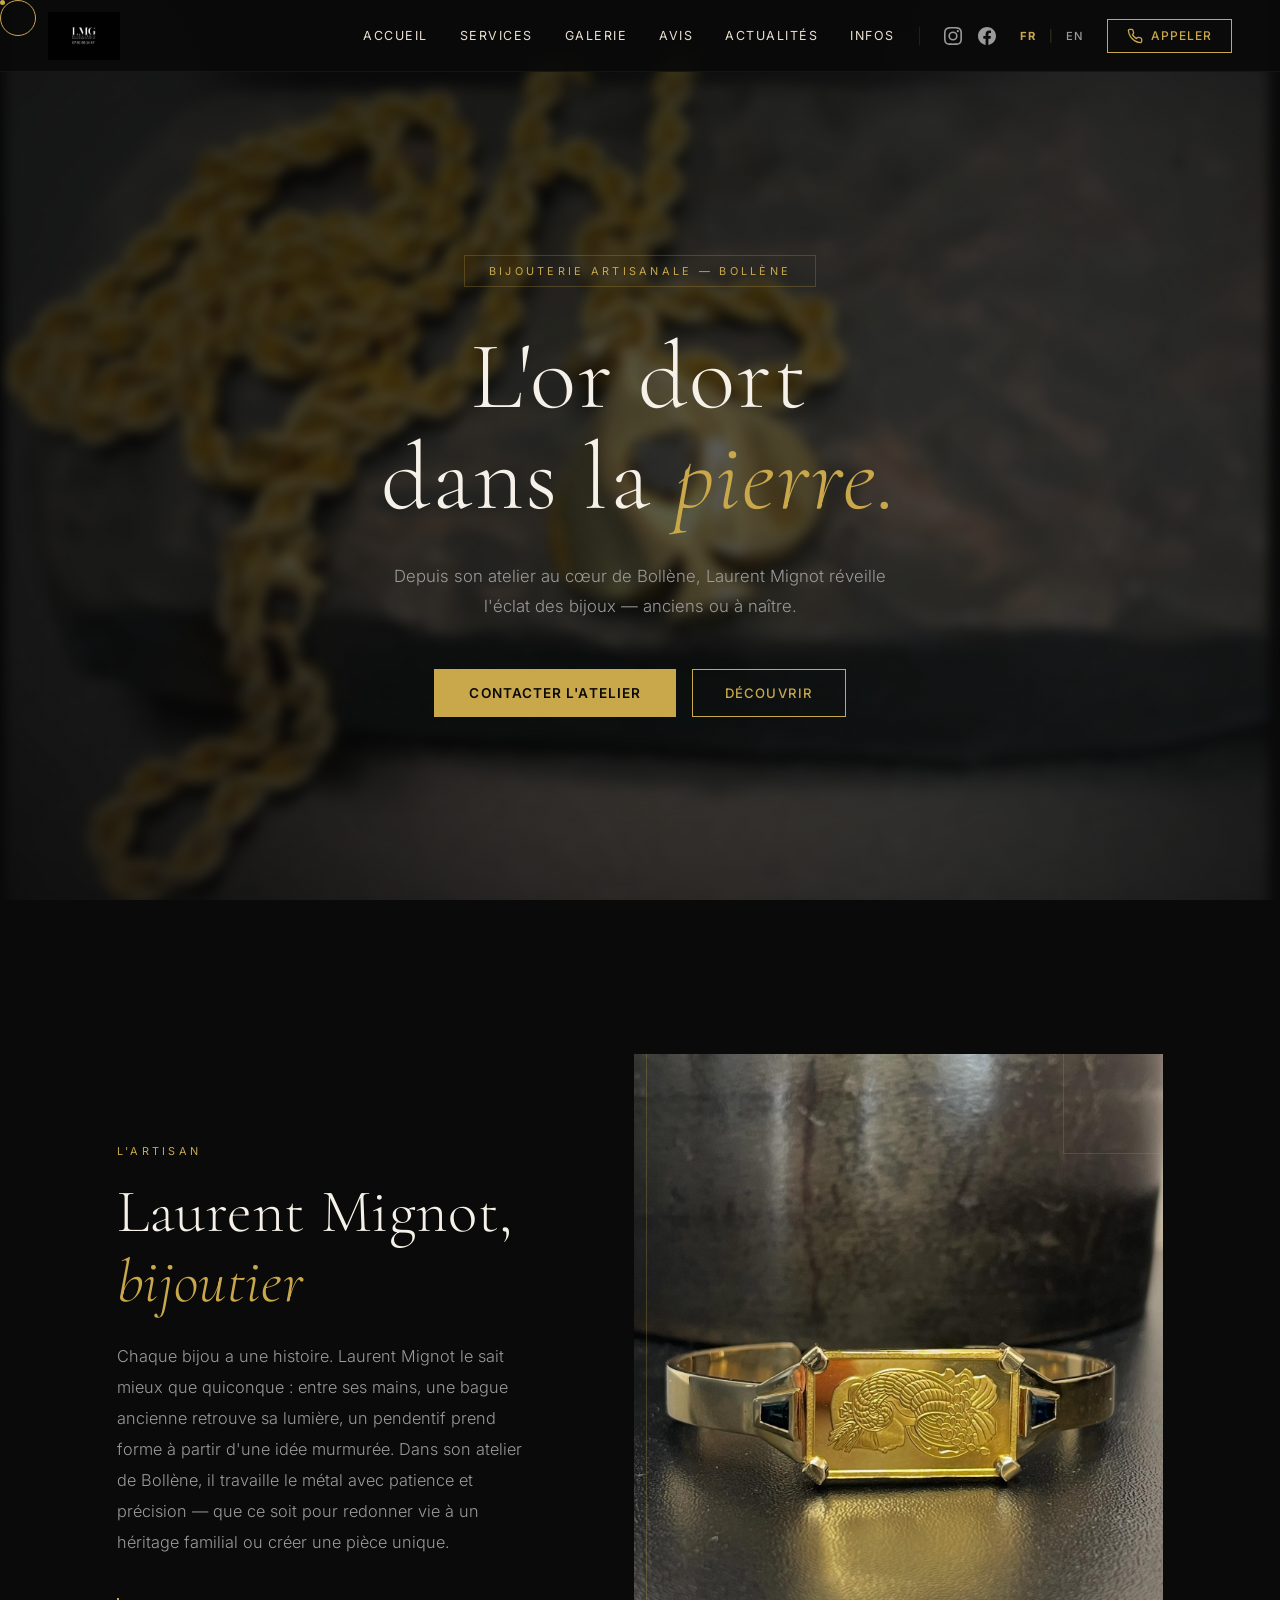
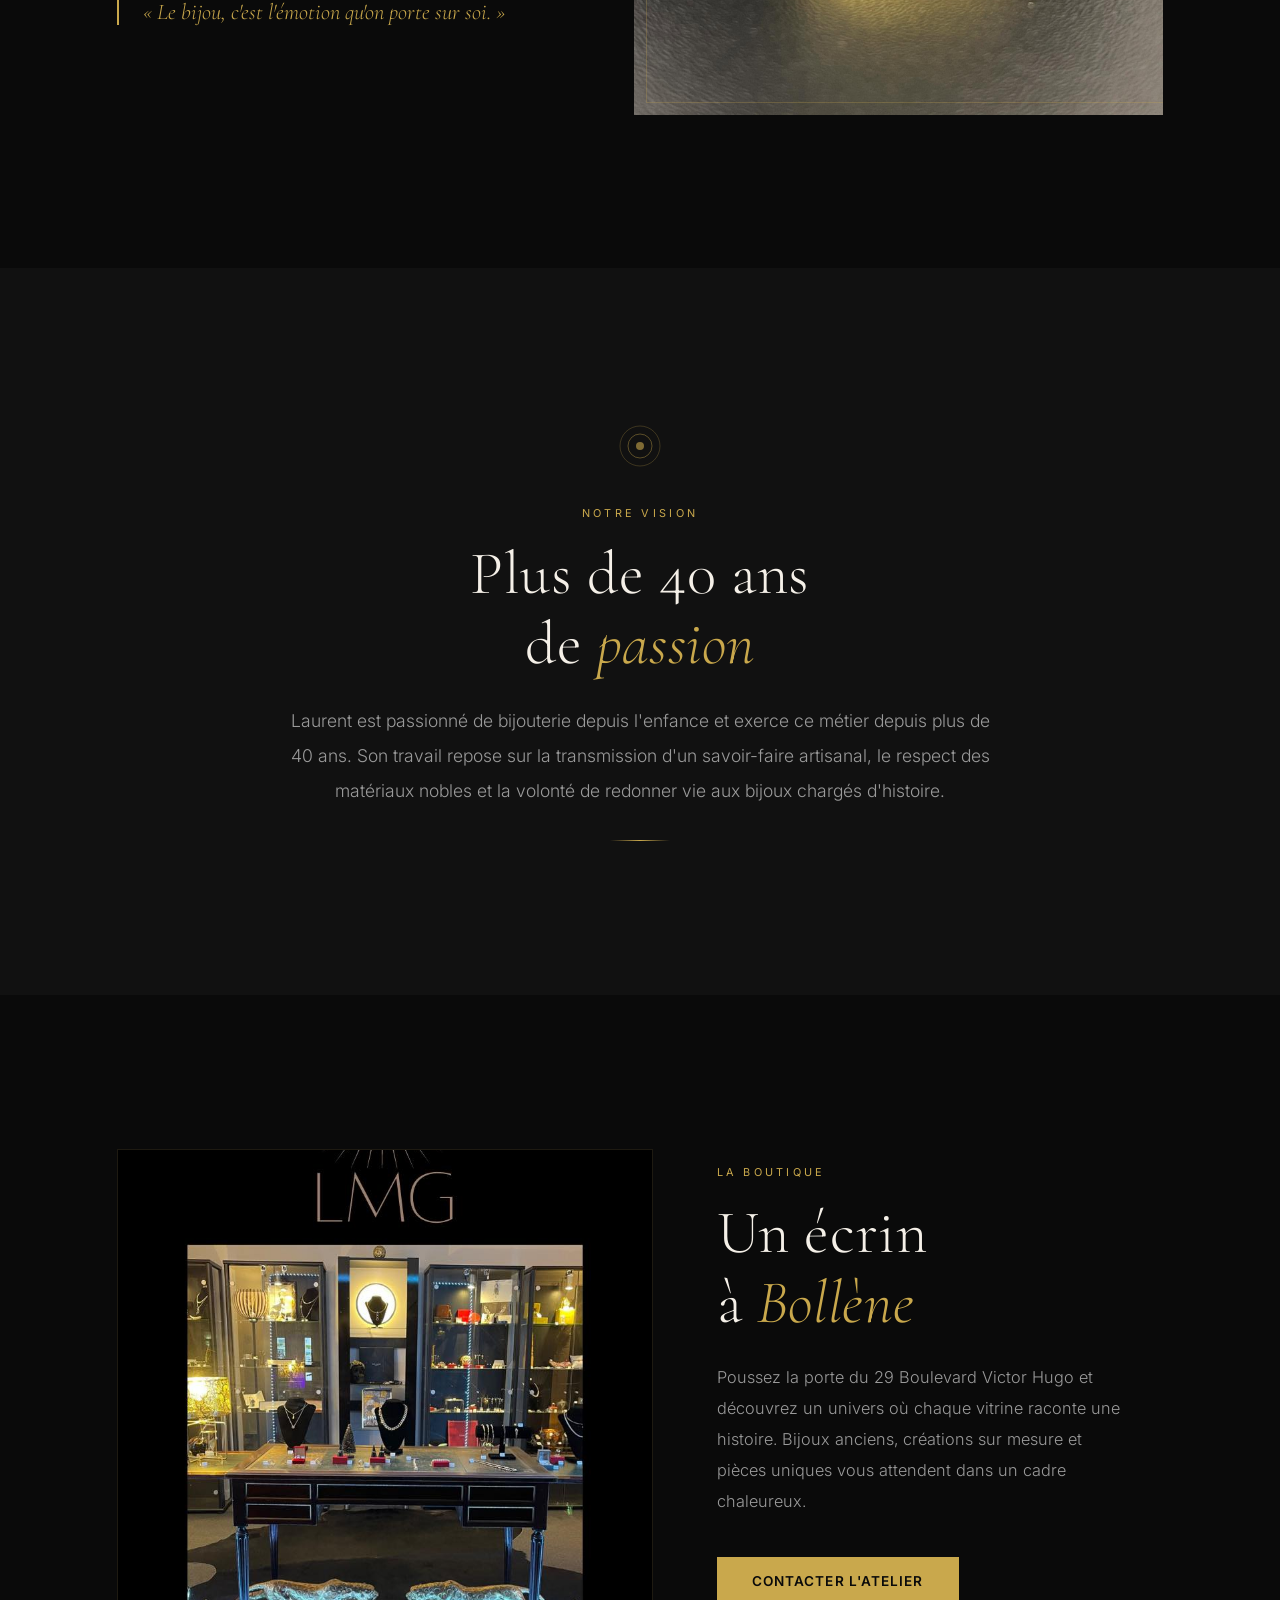
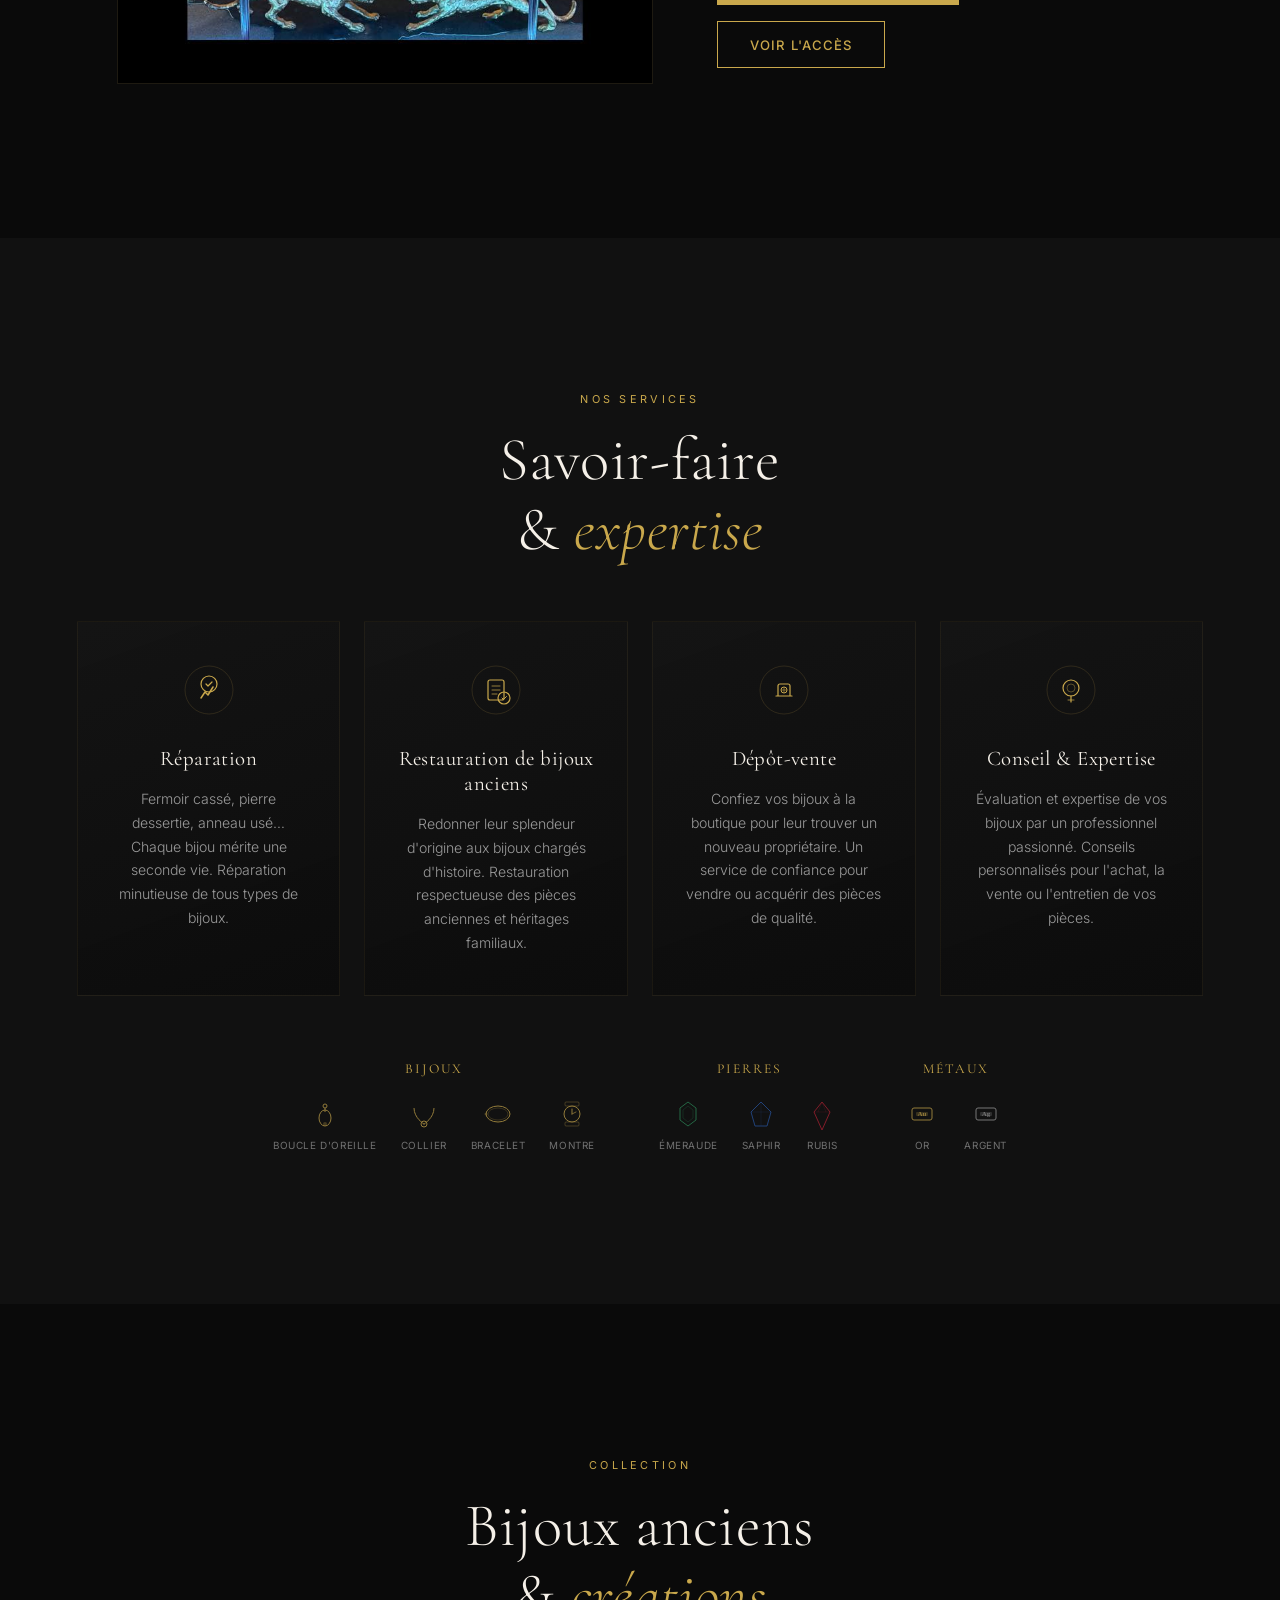
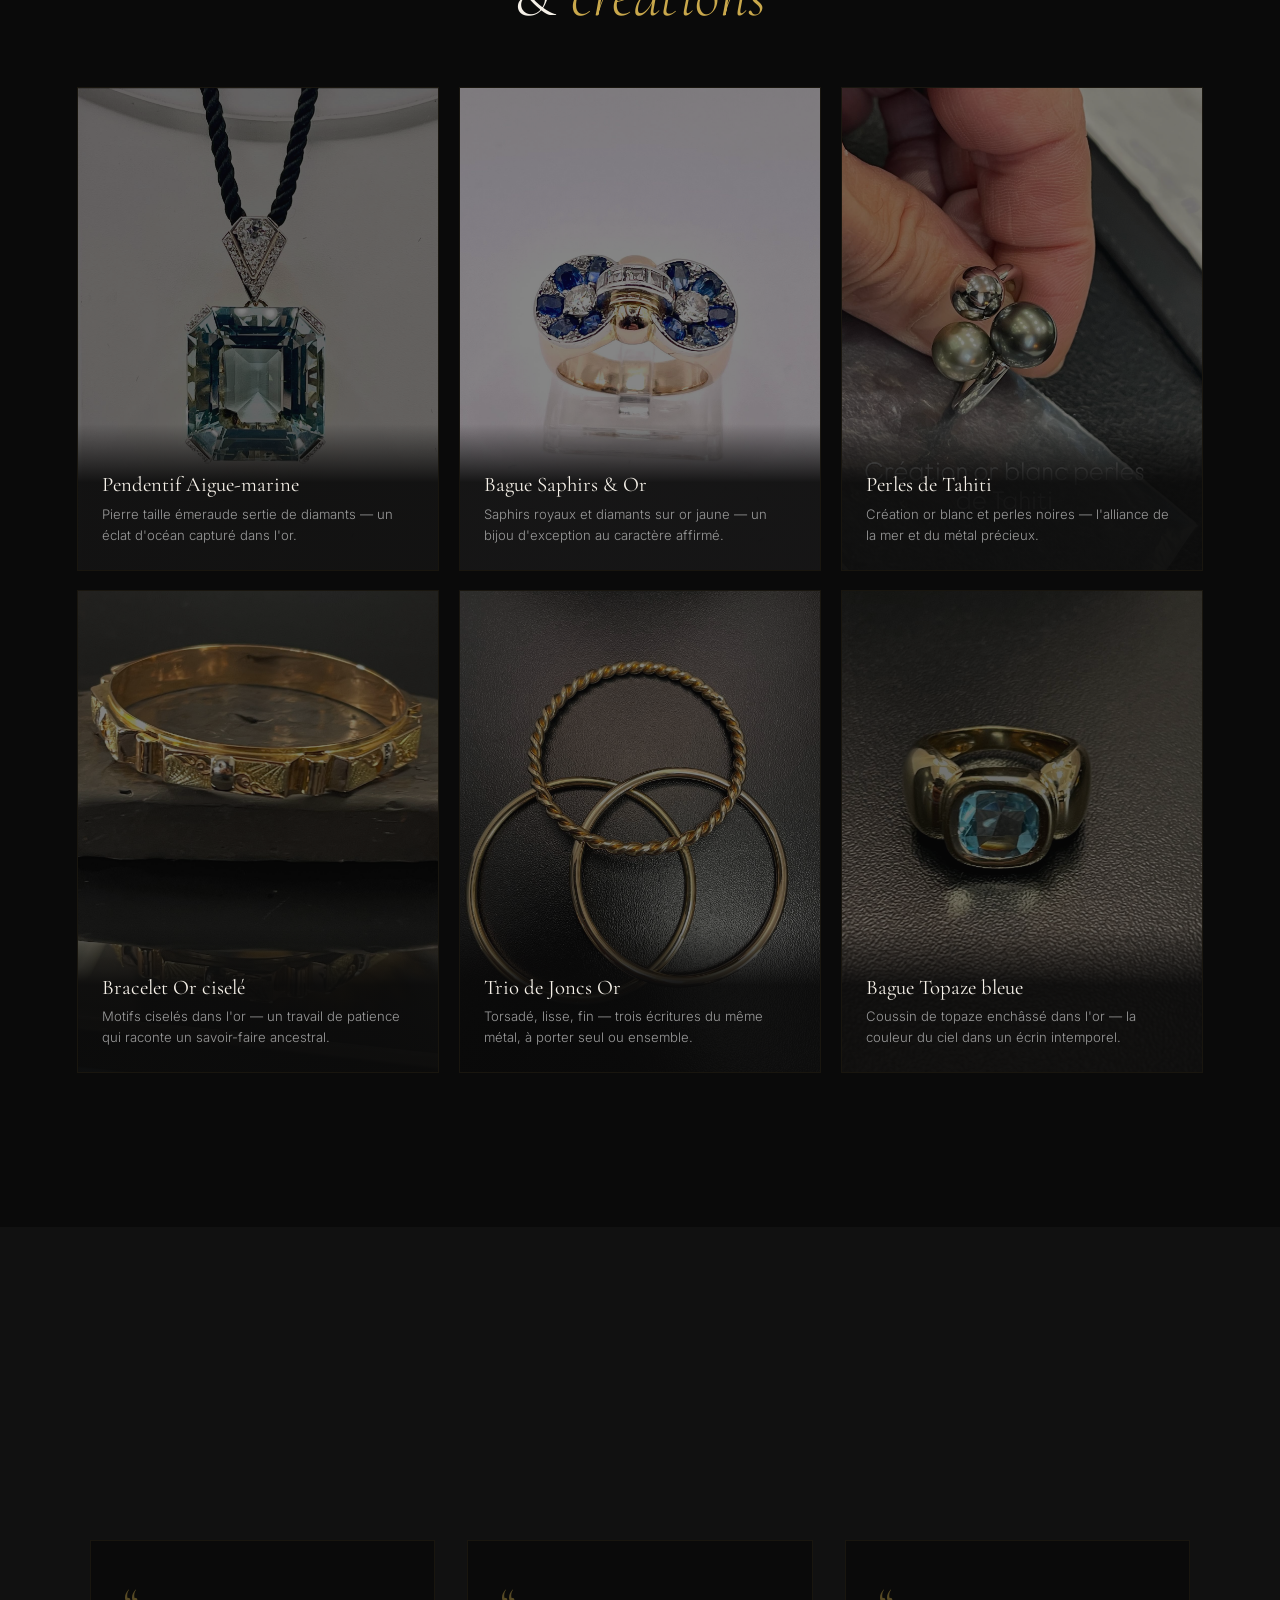
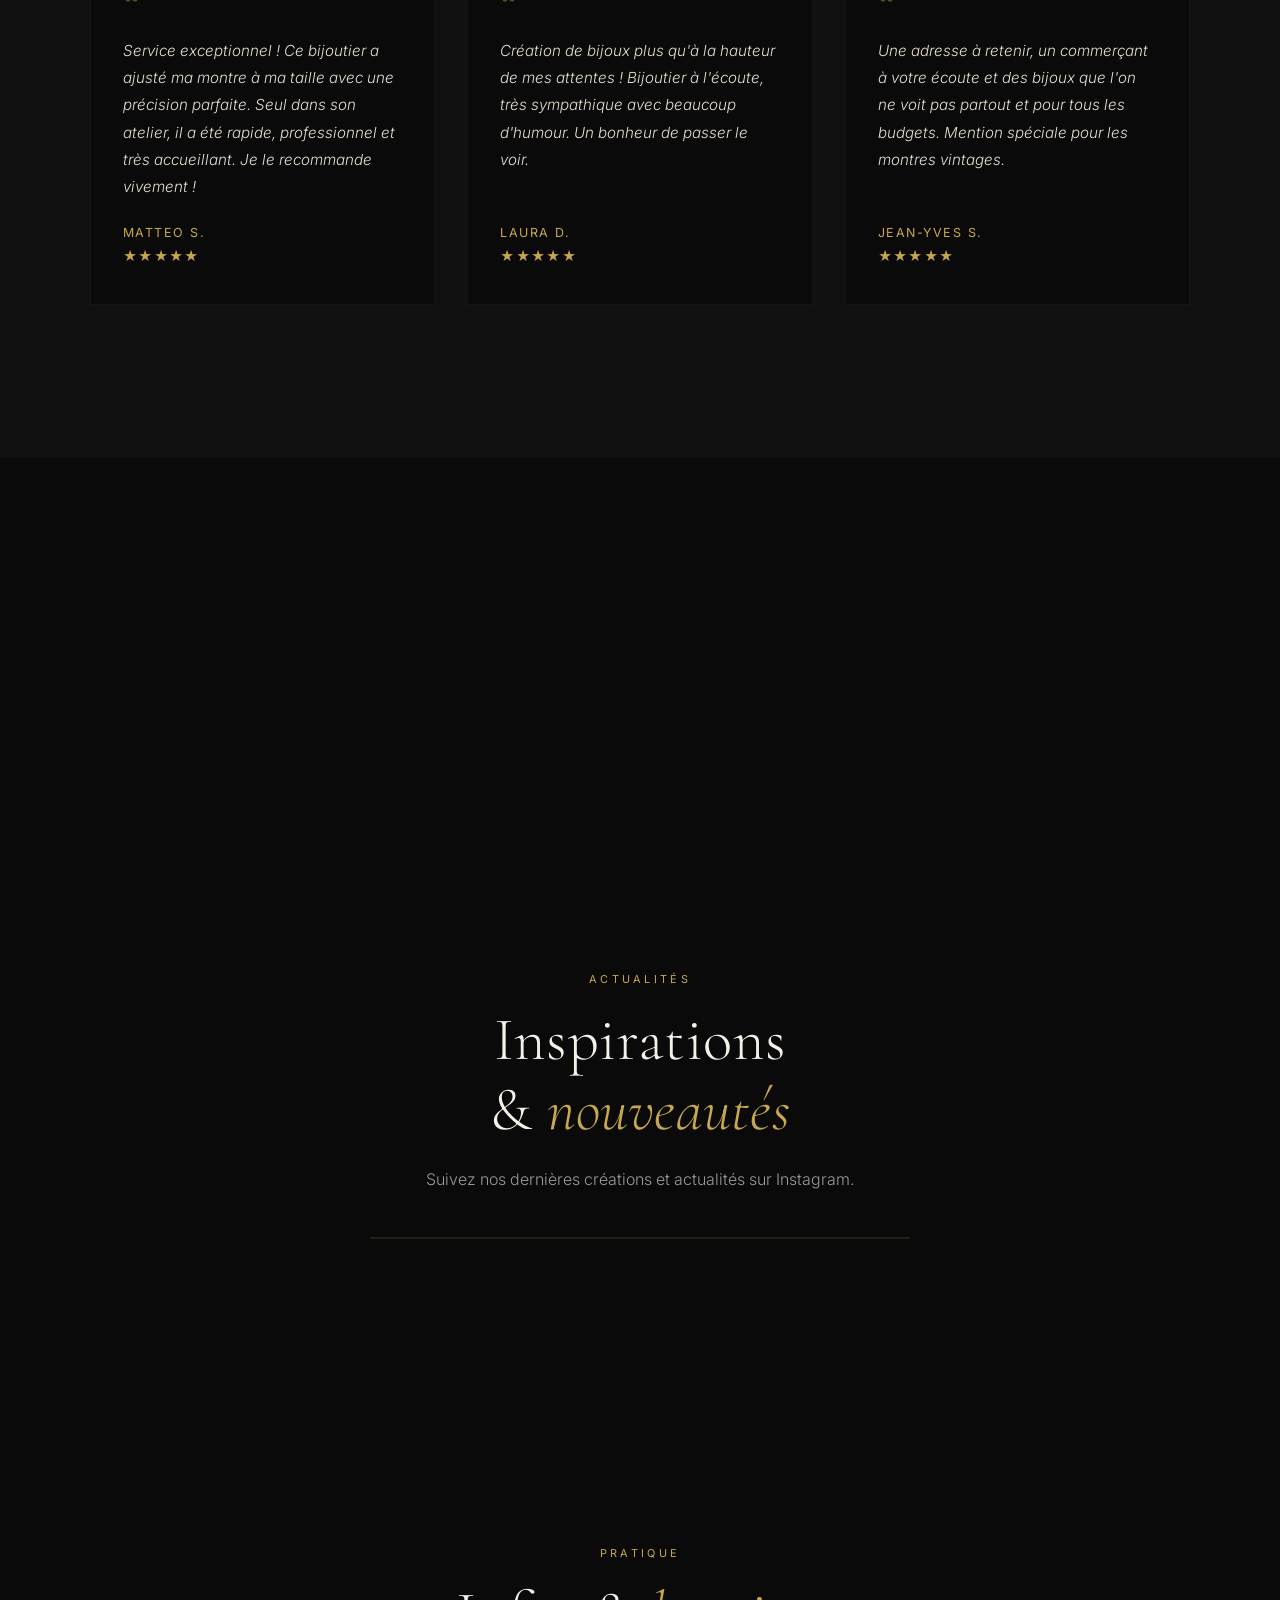
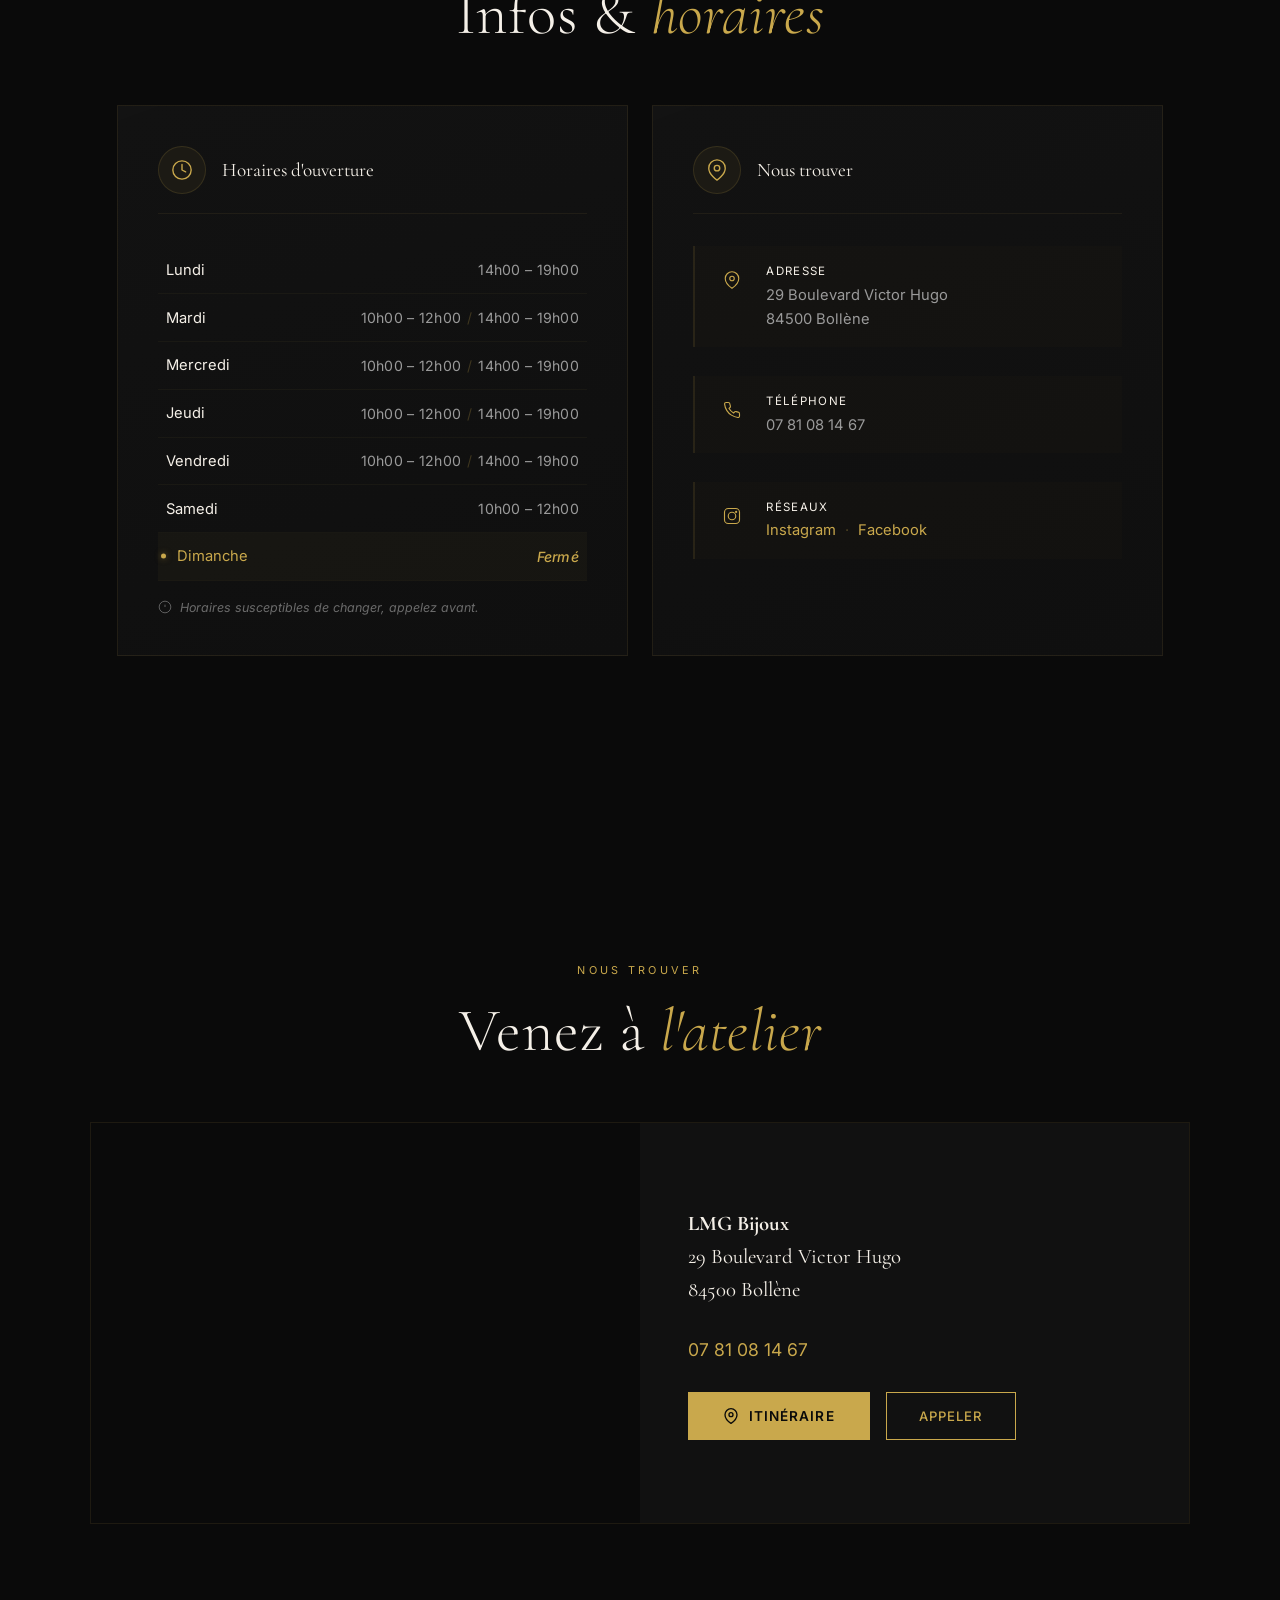
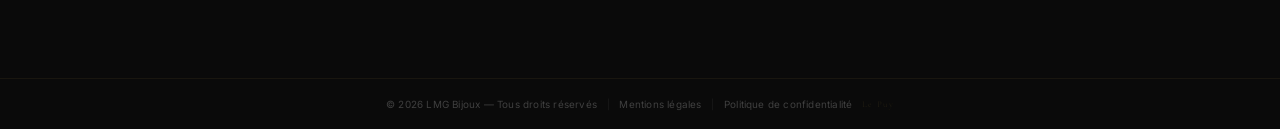
==== index.html @ 7eeb8f38 "Backend CMS éditable : admin Netlify Identity + git-proxy + données JSON bilingues FR/EN - admin/ : " ====
<!DOCTYPE html>
<html lang="fr">
<head>
  <meta charset="UTF-8">
  <meta name="viewport" content="width=device-width, initial-scale=1.0">
  <title>LMG Bijoux — Bijouterie artisanale à Bollène | Réparation, Restauration, Expertise</title>
  <meta name="description" content="LMG Bijoux, bijouterie artisanale à Bollène. Réparation, restauration de bijoux anciens, dépôt-vente et expertise. Laurent Mignot, artisan bijoutier depuis plus de 40 ans.">
  <meta name="theme-color" content="#0A0A0A">
  <meta property="og:title" content="LMG Bijoux — Bijouterie artisanale à Bollène">
  <meta property="og:description" content="Réparation, restauration de bijoux anciens, dépôt-vente et expertise par Laurent Mignot, artisan bijoutier.">
  <meta property="og:type" content="website">

  <!-- Favicon -->
  <link rel="icon" href="favicon.ico" sizes="48x48">
  <link rel="icon" type="image/svg+xml" href="assets/favicon.svg">
  <link rel="icon" type="image/png" sizes="32x32" href="assets/favicon-32x32.png">
  <link rel="icon" type="image/png" sizes="16x16" href="assets/favicon-16x16.png">
  <link rel="apple-touch-icon" sizes="180x180" href="assets/apple-touch-icon.png">

  <!-- Fonts -->
  <link rel="preconnect" href="https://fonts.googleapis.com">
  <link rel="preconnect" href="https://fonts.gstatic.com" crossorigin>
  <link href="https://fonts.googleapis.com/css2?family=Cormorant+Garamond:ital,wght@0,300;0,400;0,500;0,600;0,700;1,300;1,400;1,500;1,600&family=Inter:wght@300;400;500;600&display=swap" rel="stylesheet">

  <link rel="stylesheet" href="css/style.css">

  <!-- Schema.org LocalBusiness + JewelryStore -->
  <script type="application/ld+json">
  {
    "@context": "https://schema.org",
    "@type": ["LocalBusiness", "JewelryStore"],
    "name": "LMG Bijoux",
    "description": "Bijouterie artisanale à Bollène. Réparation, restauration de bijoux anciens, dépôt-vente et conseil expertise de bijoux.",
    "image": "assets/photo8.jpg",
    "telephone": "+33781081467",
    "address": {
      "@type": "PostalAddress",
      "streetAddress": "29 Boulevard Victor Hugo",
      "addressLocality": "Bollène",
      "postalCode": "84500",
      "addressCountry": "FR"
    },
    "geo": {
      "@type": "GeoCoordinates",
      "latitude": 44.2804,
      "longitude": 4.7489
    },
    "url": "https://lmgbijoux.fr",
    "sameAs": [
      "https://www.instagram.com/lmgbijoux/",
      "https://www.facebook.com/profile.php?id=100083582131883"
    ],
    "openingHoursSpecification": [
      { "@type": "OpeningHoursSpecification", "dayOfWeek": "Monday", "opens": "14:00", "closes": "19:00" },
      { "@type": "OpeningHoursSpecification", "dayOfWeek": "Tuesday", "opens": "10:00", "closes": "12:00" },
      { "@type": "OpeningHoursSpecification", "dayOfWeek": "Tuesday", "opens": "14:00", "closes": "19:00" },
      { "@type": "OpeningHoursSpecification", "dayOfWeek": "Wednesday", "opens": "10:00", "closes": "12:00" },
      { "@type": "OpeningHoursSpecification", "dayOfWeek": "Wednesday", "opens": "14:00", "closes": "19:00" },
      { "@type": "OpeningHoursSpecification", "dayOfWeek": "Thursday", "opens": "10:00", "closes": "12:00" },
      { "@type": "OpeningHoursSpecification", "dayOfWeek": "Thursday", "opens": "14:00", "closes": "19:00" },
      { "@type": "OpeningHoursSpecification", "dayOfWeek": "Friday", "opens": "10:00", "closes": "12:00" },
      { "@type": "OpeningHoursSpecification", "dayOfWeek": "Friday", "opens": "14:00", "closes": "19:00" },
      { "@type": "OpeningHoursSpecification", "dayOfWeek": "Saturday", "opens": "10:00", "closes": "12:00" }
    ],
    "priceRange": "€€",
    "hasOfferCatalog": {
      "@type": "OfferCatalog",
      "name": "Services bijouterie",
      "itemListElement": [
        {
          "@type": "Offer",
          "itemOffered": {
            "@type": "Service",
            "name": "Réparation de bijoux",
            "description": "Réparation de tous types de bijoux : fermoirs, sertissages, redimensionnement, soudure."
          }
        },
        {
          "@type": "Offer",
          "itemOffered": {
            "@type": "Service",
            "name": "Restauration de bijoux anciens",
            "description": "Restauration et remise en état de bijoux anciens et héritages familiaux."
          }
        },
        {
          "@type": "Offer",
          "itemOffered": {
            "@type": "Service",
            "name": "Expertise de bijoux",
            "description": "Conseil et expertise de bijoux, évaluation de pièces précieuses."
          }
        }
      ]
    }
  }
  </script>
</head>
<body>

  <!-- Loader -->
  <div class="loader" id="loader">
    <div class="loader__text" id="loaderText"></div>
  </div>

  <!-- Custom cursor -->
  <div class="cursor-ring" id="cursorRing" aria-hidden="true"></div>
  <div class="cursor-dot" id="cursorDot" aria-hidden="true"></div>

  <!-- ====== Navigation ====== -->
  <nav class="nav" id="nav" role="navigation" aria-label="Navigation principale">
    <a href="#" class="nav__logo">
      <img class="nav__logo-img" src="assets/logo1.png" alt="LMG Bijoux — Bijouterie Galvanoplastie à Bollène">
    </a>

    <div class="nav__links">
      <a href="#hero" class="nav__link" data-fr="Accueil" data-en="Home">Accueil</a>
      <a href="#services" class="nav__link" data-fr="Services" data-en="Services">Services</a>
      <a href="#creations" class="nav__link" data-fr="Galerie" data-en="Gallery">Galerie</a>
      <a href="#avis" class="nav__link" data-fr="Avis" data-en="Reviews">Avis</a>
      <a href="#instagram" class="nav__link" data-fr="Actualités" data-en="News">Actualités</a>
      <a href="#infos" class="nav__link" data-fr="Infos" data-en="Info">Infos</a>
    </div>

    <div class="nav__social">
      <a href="https://www.instagram.com/lmgbijoux/" target="_blank" rel="noopener noreferrer" aria-label="Instagram">
        <svg viewBox="0 0 24 24"><path d="M12 2.163c3.204 0 3.584.012 4.85.07 3.252.148 4.771 1.691 4.919 4.919.058 1.265.069 1.645.069 4.849 0 3.205-.012 3.584-.069 4.849-.149 3.225-1.664 4.771-4.919 4.919-1.266.058-1.644.07-4.85.07-3.204 0-3.584-.012-4.849-.07-3.26-.149-4.771-1.699-4.919-4.92-.058-1.265-.07-1.644-.07-4.849 0-3.204.013-3.583.07-4.849.149-3.227 1.664-4.771 4.919-4.919 1.266-.057 1.645-.069 4.849-.069zM12 0C8.741 0 8.333.014 7.053.072 2.695.272.273 2.69.073 7.052.014 8.333 0 8.741 0 12c0 3.259.014 3.668.072 4.948.2 4.358 2.618 6.78 6.98 6.98C8.333 23.986 8.741 24 12 24c3.259 0 3.668-.014 4.948-.072 4.354-.2 6.782-2.618 6.979-6.98.059-1.28.073-1.689.073-4.948 0-3.259-.014-3.667-.072-4.947-.196-4.354-2.617-6.78-6.979-6.98C15.668.014 15.259 0 12 0zm0 5.838a6.162 6.162 0 100 12.324 6.162 6.162 0 000-12.324zM12 16a4 4 0 110-8 4 4 0 010 8zm6.406-11.845a1.44 1.44 0 100 2.881 1.44 1.44 0 000-2.881z"/></svg>
      </a>
      <a href="https://www.facebook.com/profile.php?id=100083582131883" target="_blank" rel="noopener noreferrer" aria-label="Facebook">
        <svg viewBox="0 0 24 24"><path d="M24 12.073c0-6.627-5.373-12-12-12s-12 5.373-12 12c0 5.99 4.388 10.954 10.125 11.854v-8.385H7.078v-3.47h3.047V9.43c0-3.007 1.792-4.669 4.533-4.669 1.312 0 2.686.235 2.686.235v2.953H15.83c-1.491 0-1.956.925-1.956 1.874v2.25h3.328l-.532 3.47h-2.796v8.385C19.612 23.027 24 18.062 24 12.073z"/></svg>
      </a>
    </div>

    <!-- Language switcher -->
    <div class="nav__lang" id="langToggle" role="radiogroup" aria-label="Switch language">
      <button class="nav__lang-btn active" data-lang="fr">FR</button>
      <span class="nav__lang-sep">|</span>
      <button class="nav__lang-btn" data-lang="en">EN</button>
    </div>

    <button class="nav__cta cta-trigger">
      <svg width="16" height="16" viewBox="0 0 24 24" fill="none" stroke="currentColor" stroke-width="2" stroke-linecap="round" stroke-linejoin="round"><path d="M22 16.92v3a2 2 0 01-2.18 2 19.79 19.79 0 01-8.63-3.07 19.5 19.5 0 01-6-6 19.79 19.79 0 01-3.07-8.67A2 2 0 014.11 2h3a2 2 0 012 1.72c.127.96.361 1.903.7 2.81a2 2 0 01-.45 2.11L8.09 9.91a16 16 0 006 6l1.27-1.27a2 2 0 012.11-.45c.907.339 1.85.573 2.81.7A2 2 0 0122 16.92z"/></svg>
      <span data-fr="Appeler" data-en="Call">Appeler</span>
    </button>

    <!-- Burger mobile -->
    <button class="nav__burger" id="navBurger" aria-label="Ouvrir le menu" aria-expanded="false">
      <span></span><span></span><span></span>
    </button>
  </nav>

  <!-- Mobile menu -->
  <div class="nav__mobile" id="navMobile">
    <a href="#hero" class="nav__mobile-link" data-fr="Accueil" data-en="Home">Accueil</a>
    <a href="#services" class="nav__mobile-link" data-fr="Services" data-en="Services">Services</a>
    <a href="#creations" class="nav__mobile-link" data-fr="Galerie" data-en="Gallery">Galerie</a>
    <a href="#avis" class="nav__mobile-link" data-fr="Avis" data-en="Reviews">Avis</a>
    <a href="#instagram" class="nav__mobile-link" data-fr="Actualités" data-en="News">Actualités</a>
    <a href="#infos" class="nav__mobile-link" data-fr="Infos" data-en="Info">Infos</a>
    <div class="nav__mobile-social">
      <a href="https://www.instagram.com/lmgbijoux/" target="_blank" rel="noopener noreferrer" aria-label="Instagram">
        <svg viewBox="0 0 24 24"><path fill="currentColor" d="M12 2.163c3.204 0 3.584.012 4.85.07 3.252.148 4.771 1.691 4.919 4.919.058 1.265.069 1.645.069 4.849 0 3.205-.012 3.584-.069 4.849-.149 3.225-1.664 4.771-4.919 4.919-1.266.058-1.644.07-4.85.07-3.204 0-3.584-.012-4.849-.07-3.26-.149-4.771-1.699-4.919-4.92-.058-1.265-.07-1.644-.07-4.849 0-3.204.013-3.583.07-4.849.149-3.227 1.664-4.771 4.919-4.919 1.266-.057 1.645-.069 4.849-.069zM12 0C8.741 0 8.333.014 7.053.072 2.695.272.273 2.69.073 7.052.014 8.333 0 8.741 0 12c0 3.259.014 3.668.072 4.948.2 4.358 2.618 6.78 6.98 6.98C8.333 23.986 8.741 24 12 24c3.259 0 3.668-.014 4.948-.072 4.354-.2 6.782-2.618 6.979-6.98.059-1.28.073-1.689.073-4.948 0-3.259-.014-3.667-.072-4.947-.196-4.354-2.617-6.78-6.979-6.98C15.668.014 15.259 0 12 0zm0 5.838a6.162 6.162 0 100 12.324 6.162 6.162 0 000-12.324zM12 16a4 4 0 110-8 4 4 0 010 8zm6.406-11.845a1.44 1.44 0 100 2.881 1.44 1.44 0 000-2.881z"/></svg>
      </a>
      <a href="https://www.facebook.com/profile.php?id=100083582131883" target="_blank" rel="noopener noreferrer" aria-label="Facebook">
        <svg viewBox="0 0 24 24"><path fill="currentColor" d="M24 12.073c0-6.627-5.373-12-12-12s-12 5.373-12 12c0 5.99 4.388 10.954 10.125 11.854v-8.385H7.078v-3.47h3.047V9.43c0-3.007 1.792-4.669 4.533-4.669 1.312 0 2.686.235 2.686.235v2.953H15.83c-1.491 0-1.956.925-1.956 1.874v2.25h3.328l-.532 3.47h-2.796v8.385C19.612 23.027 24 18.062 24 12.073z"/></svg>
      </a>
    </div>
    <!-- Mobile language toggle -->
    <button class="nav__mobile-lang" id="langToggleMobile" aria-label="Switch language">
      <span>FR</span> / <span>EN</span>
    </button>
  </div>

  <!-- ====== CTA Overlay ====== -->
  <div class="cta-overlay" id="ctaOverlay" role="dialog" aria-label="Contactez-nous" aria-hidden="true">
    <button class="cta-overlay__close" id="ctaClose" aria-label="Fermer">&times;</button>
    <div class="cta-overlay__content">
      <p class="cta-overlay__label" data-fr="Appelez l'atelier" data-en="Call the workshop">Appelez l'atelier</p>
      <p class="cta-overlay__phone" id="ctaPhone">07 81 08 14 67</p>
      <div class="cta-overlay__actions">
        <button class="btn-outline" id="copyPhone" aria-label="Copier le numéro">
          <svg width="16" height="16" viewBox="0 0 24 24" fill="none" stroke="currentColor" stroke-width="2"><rect x="9" y="9" width="13" height="13" rx="2" ry="2"/><path d="M5 15H4a2 2 0 01-2-2V4a2 2 0 012-2h9a2 2 0 012 2v1"/></svg>
          <span data-fr="Copier le numéro" data-en="Copy number">Copier le numéro</span>
        </button>
        <a href="tel:0781081467" class="btn-outline" aria-label="Appeler">
          <svg width="16" height="16" viewBox="0 0 24 24" fill="none" stroke="currentColor" stroke-width="2" stroke-linecap="round" stroke-linejoin="round"><path d="M22 16.92v3a2 2 0 01-2.18 2 19.79 19.79 0 01-8.63-3.07 19.5 19.5 0 01-6-6 19.79 19.79 0 01-3.07-8.67A2 2 0 014.11 2h3a2 2 0 012 1.72c.127.96.361 1.903.7 2.81a2 2 0 01-.45 2.11L8.09 9.91a16 16 0 006 6l1.27-1.27a2 2 0 012.11-.45c.907.339 1.85.573 2.81.7A2 2 0 0122 16.92z"/></svg>
          <span data-fr="Appeler" data-en="Call">Appeler</span>
        </a>
      </div>
    </div>
  </div>

  <!-- ====== Mobile Sticky CTA ====== -->
  <div class="mobile-cta">
    <button class="btn-cta cta-trigger" aria-label="Contacter l'atelier">
      <span data-fr="Contacter l'atelier" data-en="Contact the workshop">Contacter l'atelier</span>
    </button>
  </div>

  <!-- ====== HERO ====== -->
  <section class="hero" id="hero">
    <div class="hero__bg">
      <img class="hero__img parallax-el" data-parallax-speed="0.08" src="assets/photo8.jpg" alt="Pendentif pique en or avec diamant noir — création LMG Bijoux" loading="eager">
    </div>
    <div class="hero__overlay"></div>

    <div class="hero__content">
      <span class="hero__tag" data-fr="Bijouterie artisanale — Bollène" data-en="Artisan Jewellery — Bollène">Bijouterie artisanale — Bollène</span>
      <h1 class="hero__title" data-fr="L'or dort<br>dans la <em>pierre.</em>" data-en="Gold sleeps<br>within the <em>stone.</em>">L'or dort<br>dans la <em>pierre.</em></h1>
      <p class="hero__sub" data-fr="Depuis son atelier au cœur de Bollène, Laurent Mignot réveille l'éclat des bijoux — anciens ou à naître." data-en="From his workshop in the heart of Bollène, Laurent Mignot revives the brilliance of jewellery — antique or yet to be born.">Depuis son atelier au cœur de Bollène, Laurent Mignot réveille l'éclat des bijoux — anciens ou à naître.</p>
      <div class="hero__cta">
        <button class="btn-cta cta-trigger" data-fr="Contacter l'atelier" data-en="Contact the workshop">Contacter l'atelier</button>
        <a href="#creations" class="btn-outline" data-fr="Découvrir" data-en="Discover">Découvrir</a>
      </div>
    </div>

  </section>

  <!-- ====== ARTISAN ====== -->
  <section class="artisan" id="artisan">
    <div class="artisan__text reveal-left">
      <span class="section-tag" data-fr="L'artisan" data-en="The craftsman">L'artisan</span>
      <h2 class="section-title" data-fr="Laurent Mignot,<br><em>bijoutier</em>" data-en="Laurent Mignot,<br><em>jeweller</em>">Laurent Mignot,<br><em>bijoutier</em></h2>
      <p class="artisan__desc" data-fr="Chaque bijou a une histoire. Laurent Mignot le sait mieux que quiconque : entre ses mains, une bague ancienne retrouve sa lumière, un pendentif prend forme à partir d'une idée murmurée. Dans son atelier de Bollène, il travaille le métal avec patience et précision — que ce soit pour redonner vie à un héritage familial ou créer une pièce unique." data-en="Every piece of jewellery tells a story. Laurent Mignot knows this better than anyone: in his hands, an antique ring finds its light again, a pendant takes shape from a whispered idea. In his Bollène workshop, he works metal with patience and precision — whether reviving a family heirloom or creating a unique piece.">
        Chaque bijou a une histoire. Laurent Mignot le sait mieux que quiconque : entre ses mains, une bague ancienne retrouve sa lumière, un pendentif prend forme à partir d'une idée murmurée. Dans son atelier de Bollène, il travaille le métal avec patience et précision — que ce soit pour redonner vie à un héritage familial ou créer une pièce unique.
      </p>
      <p class="artisan__detail" data-fr="« Le bijou, c'est l'émotion qu'on porte sur soi. »" data-en="&quot;A jewel is the emotion you wear.&quot;">« Le bijou, c'est l'émotion qu'on porte sur soi. »</p>
    </div>
    <div class="artisan__image reveal-right">
      <div class="artisan__visual">
        <img class="artisan__photo" src="assets/photo5.jpg" alt="Bracelet or gravé avec lingot et saphirs — création artisanale LMG Bijoux" loading="lazy" style="object-position: center 45%;">
        <div class="artisan__photo-border" aria-hidden="true"></div>
      </div>
    </div>
  </section>

  <!-- ====== VISION / HISTOIRE ====== -->
  <section class="vision" id="vision">
    <div class="vision__inner reveal">
      <div class="vision__icon" aria-hidden="true">
        <svg width="48" height="48" viewBox="0 0 48 48" fill="none">
          <circle cx="24" cy="24" r="20" stroke="#C9A84C" stroke-width="0.8" opacity="0.3"/>
          <circle cx="24" cy="24" r="12" stroke="#C9A84C" stroke-width="0.8" opacity="0.5"/>
          <circle cx="24" cy="24" r="4" fill="#C9A84C" opacity="0.6"/>
        </svg>
      </div>
      <span class="section-tag" data-fr="Notre vision" data-en="Our vision">Notre vision</span>
      <h2 class="section-title" data-fr="Plus de 40 ans<br>de <em>passion</em>" data-en="More than 40 years<br>of <em>passion</em>">Plus de 40 ans<br>de <em>passion</em></h2>
      <p class="vision__text" data-fr="Laurent est passionné de bijouterie depuis l'enfance et exerce ce métier depuis plus de 40 ans. Son travail repose sur la transmission d'un savoir-faire artisanal, le respect des matériaux nobles et la volonté de redonner vie aux bijoux chargés d'histoire." data-en="Laurent has been passionate about jewellery since childhood and has practised this craft for over 40 years. His work is built on the transmission of artisanal expertise, respect for noble materials, and the desire to breathe new life into jewellery steeped in history.">
        Laurent est passionné de bijouterie depuis l'enfance et exerce ce métier depuis plus de 40 ans. Son travail repose sur la transmission d'un savoir-faire artisanal, le respect des matériaux nobles et la volonté de redonner vie aux bijoux chargés d'histoire.
      </p>
      <div class="vision__line" aria-hidden="true"></div>
    </div>
  </section>

  <!-- ====== BOUTIQUE ====== -->
  <section class="boutique reveal" id="boutique">
    <div class="boutique__inner">
      <div class="boutique__img-wrap">
        <img class="boutique__img" src="assets/photo40.jpg" alt="Intérieur de la boutique LMG Bijoux à Bollène" loading="lazy">
      </div>
      <div class="boutique__text">
        <span class="section-tag" data-fr="La boutique" data-en="The shop">La boutique</span>
        <h2 class="section-title" data-fr="Un écrin<br>à <em>Bollène</em>" data-en="A jewel box<br>in <em>Bollène</em>">Un écrin<br>à <em>Bollène</em></h2>
        <p class="boutique__desc" data-fr="Poussez la porte du 29 Boulevard Victor Hugo et découvrez un univers où chaque vitrine raconte une histoire. Bijoux anciens, créations sur mesure et pièces uniques vous attendent dans un cadre chaleureux." data-en="Push open the door at 29 Boulevard Victor Hugo and discover a world where every display case tells a story. Antique jewellery, bespoke creations and unique pieces await you in a warm setting.">Poussez la porte du 29 Boulevard Victor Hugo et découvrez un univers où chaque vitrine raconte une histoire. Bijoux anciens, créations sur mesure et pièces uniques vous attendent dans un cadre chaleureux.</p>
        <div class="boutique__actions">
          <button class="btn-cta cta-trigger" data-fr="Contacter l'atelier" data-en="Contact the workshop">Contacter l'atelier</button>
          <a href="#acces" class="btn-outline" data-fr="Voir l'accès" data-en="Find us">Voir l'accès</a>
        </div>
      </div>
    </div>
  </section>

  <!-- ====== SERVICES (fusionné Création + Réparation) ====== -->
  <section class="services-new" id="services">
    <div style="text-align:center;" class="reveal">
      <span class="section-tag" data-fr="Nos services" data-en="Our services">Nos services</span>
      <h2 class="section-title" data-fr="Savoir-faire<br>& <em>expertise</em>" data-en="Craftsmanship<br>& <em>expertise</em>">Savoir-faire<br>& <em>expertise</em></h2>
    </div>

    <!-- 4 services cards -->
    <div class="services-new__grid">
      <!-- Réparation -->
      <div class="service-card reveal" style="transition-delay: 0.1s">
        <div class="service-card__icon">
          <svg width="56" height="56" viewBox="0 0 56 56" fill="none" xmlns="http://www.w3.org/2000/svg">
            <circle cx="28" cy="28" r="24" stroke="#C9A84C" stroke-width="0.8" opacity="0.2"/>
            <path d="M20 36l4-6 3 3 5-8" stroke="#C9A84C" stroke-width="1.5" stroke-linecap="round" stroke-linejoin="round"/>
            <circle cx="28" cy="22" r="8" stroke="#C9A84C" stroke-width="1.2" fill="none"/>
            <path d="M25 22l2 2 4-4" stroke="#C9A84C" stroke-width="1.2" stroke-linecap="round" stroke-linejoin="round"/>
          </svg>
        </div>
        <h3 class="service-card__title" data-fr="Réparation" data-en="Repair">Réparation</h3>
        <p class="service-card__desc" data-fr="Fermoir cassé, pierre dessertie, anneau usé… Chaque bijou mérite une seconde vie. Réparation minutieuse de tous types de bijoux." data-en="Broken clasp, loose stone, worn band… Every jewel deserves a second life. Meticulous repair of all types of jewellery.">Fermoir cassé, pierre dessertie, anneau usé… Chaque bijou mérite une seconde vie. Réparation minutieuse de tous types de bijoux.</p>
      </div>

      <!-- Restauration bijoux anciens -->
      <div class="service-card reveal" style="transition-delay: 0.2s">
        <div class="service-card__icon">
          <svg width="56" height="56" viewBox="0 0 56 56" fill="none" xmlns="http://www.w3.org/2000/svg">
            <circle cx="28" cy="28" r="24" stroke="#C9A84C" stroke-width="0.8" opacity="0.2"/>
            <rect x="20" y="18" width="16" height="20" rx="2" stroke="#C9A84C" stroke-width="1.2" fill="none"/>
            <path d="M24 24h8M24 28h8M24 32h5" stroke="#C9A84C" stroke-width="1" stroke-linecap="round" opacity="0.7"/>
            <circle cx="36" cy="36" r="6" stroke="#C9A84C" stroke-width="1.2" fill="none"/>
            <path d="M34 36l1.5 1.5 3-3" stroke="#C9A84C" stroke-width="1" stroke-linecap="round" stroke-linejoin="round"/>
          </svg>
        </div>
        <h3 class="service-card__title" data-fr="Restauration de bijoux anciens" data-en="Antique jewellery restoration">Restauration de bijoux anciens</h3>
        <p class="service-card__desc" data-fr="Redonner leur splendeur d'origine aux bijoux chargés d'histoire. Restauration respectueuse des pièces anciennes et héritages familiaux." data-en="Restoring original splendour to jewellery steeped in history. Respectful restoration of antique pieces and family heirlooms.">Redonner leur splendeur d'origine aux bijoux chargés d'histoire. Restauration respectueuse des pièces anciennes et héritages familiaux.</p>
      </div>

      <!-- Dépôt-vente -->
      <div class="service-card reveal" style="transition-delay: 0.3s">
        <div class="service-card__icon">
          <svg width="56" height="56" viewBox="0 0 56 56" fill="none" xmlns="http://www.w3.org/2000/svg">
            <circle cx="28" cy="28" r="24" stroke="#C9A84C" stroke-width="0.8" opacity="0.2"/>
            <path d="M22 34V24a2 2 0 012-2h8a2 2 0 012 2v10" stroke="#C9A84C" stroke-width="1.2" fill="none"/>
            <path d="M20 34h16" stroke="#C9A84C" stroke-width="1.2" stroke-linecap="round"/>
            <circle cx="28" cy="28" r="3" stroke="#C9A84C" stroke-width="1" fill="none"/>
            <path d="M28 26v4M26 28h4" stroke="#C9A84C" stroke-width="0.8" stroke-linecap="round" opacity="0.7"/>
          </svg>
        </div>
        <h3 class="service-card__title" data-fr="Dépôt-vente" data-en="Consignment">Dépôt-vente</h3>
        <p class="service-card__desc" data-fr="Confiez vos bijoux à la boutique pour leur trouver un nouveau propriétaire. Un service de confiance pour vendre ou acquérir des pièces de qualité." data-en="Entrust your jewellery to the shop to find a new owner. A trusted service to sell or acquire quality pieces.">Confiez vos bijoux à la boutique pour leur trouver un nouveau propriétaire. Un service de confiance pour vendre ou acquérir des pièces de qualité.</p>
      </div>

      <!-- Conseil / Expertise -->
      <div class="service-card reveal" style="transition-delay: 0.4s">
        <div class="service-card__icon">
          <svg width="56" height="56" viewBox="0 0 56 56" fill="none" xmlns="http://www.w3.org/2000/svg">
            <circle cx="28" cy="28" r="24" stroke="#C9A84C" stroke-width="0.8" opacity="0.2"/>
            <circle cx="28" cy="26" r="8" stroke="#C9A84C" stroke-width="1.2" fill="none"/>
            <circle cx="28" cy="26" r="4" stroke="#C9A84C" stroke-width="0.8" fill="none" opacity="0.5"/>
            <line x1="28" y1="34" x2="28" y2="40" stroke="#C9A84C" stroke-width="1.2" stroke-linecap="round"/>
            <line x1="25" y1="38" x2="31" y2="38" stroke="#C9A84C" stroke-width="1" stroke-linecap="round" opacity="0.7"/>
          </svg>
        </div>
        <h3 class="service-card__title" data-fr="Conseil & Expertise" data-en="Advice & Appraisal">Conseil & Expertise</h3>
        <p class="service-card__desc" data-fr="Évaluation et expertise de vos bijoux par un professionnel passionné. Conseils personnalisés pour l'achat, la vente ou l'entretien de vos pièces." data-en="Evaluation and appraisal of your jewellery by a passionate professional. Personalised advice for buying, selling or maintaining your pieces.">Évaluation et expertise de vos bijoux par un professionnel passionné. Conseils personnalisés pour l'achat, la vente ou l'entretien de vos pièces.</p>
      </div>
    </div>

    <!-- Icônes spécialités : Bijoux, Pierres, Métaux -->
    <div class="services-new__specialties reveal">
      <div class="specialty-group">
        <h4 class="specialty-group__title" data-fr="Bijoux" data-en="Jewellery">Bijoux</h4>
        <div class="specialty-group__icons">
          <!-- Boucle d'oreille -->
          <div class="specialty-icon" title="Boucle d'oreille">
            <svg width="36" height="36" viewBox="0 0 36 36" fill="none">
              <circle cx="18" cy="10" r="2" stroke="#C9A84C" stroke-width="1"/>
              <path d="M18 12v4" stroke="#C9A84C" stroke-width="1"/>
              <ellipse cx="18" cy="22" rx="6" ry="8" stroke="#C9A84C" stroke-width="1" fill="none"/>
              <circle cx="18" cy="28" r="2" fill="#C9A84C" opacity="0.4"/>
            </svg>
            <span data-fr="Boucle d'oreille" data-en="Earring">Boucle d'oreille</span>
          </div>
          <!-- Collier -->
          <div class="specialty-icon" title="Collier">
            <svg width="36" height="36" viewBox="0 0 36 36" fill="none">
              <path d="M8 12c0 10 10 16 10 16s10-6 10-16" stroke="#C9A84C" stroke-width="1" fill="none"/>
              <circle cx="18" cy="28" r="3" stroke="#C9A84C" stroke-width="1" fill="none"/>
              <circle cx="18" cy="28" r="1" fill="#C9A84C" opacity="0.5"/>
            </svg>
            <span data-fr="Collier" data-en="Necklace">Collier</span>
          </div>
          <!-- Bracelet -->
          <div class="specialty-icon" title="Bracelet">
            <svg width="36" height="36" viewBox="0 0 36 36" fill="none">
              <ellipse cx="18" cy="18" rx="12" ry="8" stroke="#C9A84C" stroke-width="1" fill="none"/>
              <ellipse cx="18" cy="18" rx="10" ry="6" stroke="#C9A84C" stroke-width="0.6" fill="none" opacity="0.5"/>
              <circle cx="6" cy="18" r="1.5" fill="#C9A84C" opacity="0.4"/>
            </svg>
            <span data-fr="Bracelet" data-en="Bracelet">Bracelet</span>
          </div>
          <!-- Montre -->
          <div class="specialty-icon" title="Montre">
            <svg width="36" height="36" viewBox="0 0 36 36" fill="none">
              <rect x="11" y="6" width="14" height="4" rx="1" stroke="#C9A84C" stroke-width="0.8" fill="none" opacity="0.5"/>
              <rect x="11" y="26" width="14" height="4" rx="1" stroke="#C9A84C" stroke-width="0.8" fill="none" opacity="0.5"/>
              <circle cx="18" cy="18" r="8" stroke="#C9A84C" stroke-width="1" fill="none"/>
              <line x1="18" y1="13" x2="18" y2="18" stroke="#C9A84C" stroke-width="1" stroke-linecap="round"/>
              <line x1="18" y1="18" x2="22" y2="16" stroke="#C9A84C" stroke-width="0.8" stroke-linecap="round"/>
            </svg>
            <span data-fr="Montre" data-en="Watch">Montre</span>
          </div>
        </div>
      </div>

      <div class="specialty-group">
        <h4 class="specialty-group__title" data-fr="Pierres" data-en="Gemstones">Pierres</h4>
        <div class="specialty-group__icons">
          <!-- Émeraude -->
          <div class="specialty-icon" title="Émeraude">
            <svg width="36" height="36" viewBox="0 0 36 36" fill="none">
              <polygon points="18,6 26,12 26,24 18,30 10,24 10,12" stroke="#2D8C5A" stroke-width="1" fill="none"/>
              <polygon points="18,10 23,14 23,22 18,26 13,22 13,14" stroke="#2D8C5A" stroke-width="0.6" fill="none" opacity="0.5"/>
            </svg>
            <span data-fr="Émeraude" data-en="Emerald">Émeraude</span>
          </div>
          <!-- Saphir -->
          <div class="specialty-icon" title="Saphir">
            <svg width="36" height="36" viewBox="0 0 36 36" fill="none">
              <polygon points="18,6 28,16 24,30 12,30 8,16" stroke="#2856A3" stroke-width="1" fill="none"/>
              <line x1="18" y1="6" x2="18" y2="30" stroke="#2856A3" stroke-width="0.5" opacity="0.4"/>
              <line x1="8" y1="16" x2="28" y2="16" stroke="#2856A3" stroke-width="0.5" opacity="0.4"/>
            </svg>
            <span data-fr="Saphir" data-en="Sapphire">Saphir</span>
          </div>
          <!-- Rubis -->
          <div class="specialty-icon" title="Rubis">
            <svg width="36" height="36" viewBox="0 0 36 36" fill="none">
              <path d="M18 6l8 10-8 18-8-18 8-10z" stroke="#B22234" stroke-width="1" fill="none"/>
              <path d="M10 16h16" stroke="#B22234" stroke-width="0.5" opacity="0.4"/>
              <path d="M14 16l4-10 4 10" stroke="#B22234" stroke-width="0.5" opacity="0.4"/>
            </svg>
            <span data-fr="Rubis" data-en="Ruby">Rubis</span>
          </div>
        </div>
      </div>

      <div class="specialty-group">
        <h4 class="specialty-group__title" data-fr="Métaux" data-en="Metals">Métaux</h4>
        <div class="specialty-group__icons">
          <!-- Or -->
          <div class="specialty-icon" title="Or">
            <svg width="36" height="36" viewBox="0 0 36 36" fill="none">
              <rect x="8" y="12" width="20" height="12" rx="2" stroke="#C9A84C" stroke-width="1" fill="none"/>
              <rect x="12" y="16" width="12" height="4" rx="1" fill="#C9A84C" opacity="0.3"/>
              <text x="18" y="20" font-family="serif" font-size="7" fill="#C9A84C" text-anchor="middle" font-weight="600">Au</text>
            </svg>
            <span data-fr="Or" data-en="Gold">Or</span>
          </div>
          <!-- Argent -->
          <div class="specialty-icon" title="Argent">
            <svg width="36" height="36" viewBox="0 0 36 36" fill="none">
              <rect x="8" y="12" width="20" height="12" rx="2" stroke="#A0A0A0" stroke-width="1" fill="none"/>
              <rect x="12" y="16" width="12" height="4" rx="1" fill="#A0A0A0" opacity="0.3"/>
              <text x="18" y="20" font-family="serif" font-size="7" fill="#A0A0A0" text-anchor="middle" font-weight="600">Ag</text>
            </svg>
            <span data-fr="Argent" data-en="Silver">Argent</span>
          </div>
        </div>
      </div>
    </div>
  </section>

  <!-- ====== CRÉATIONS / GALERIE ====== -->
  <section class="creations" id="creations">
    <div style="text-align:center;" class="reveal">
      <span class="section-tag" data-fr="Collection" data-en="Collection">Collection</span>
      <h2 class="section-title" data-fr="Bijoux anciens<br>& <em>créations</em>" data-en="Antique jewellery<br>& <em>creations</em>">Bijoux anciens<br>& <em>créations</em></h2>
    </div>

    <!-- Galerie statique (fallback quand Google Sheet non configuré) -->
    <div class="creations__grid" id="galerieGrid">
      <div class="creation-card creation-card--light reveal" style="transition-delay: 0.1s">
        <img class="creation-card__img" src="assets/photo1.jpg" alt="Pendentif aigue-marine taille émeraude, diamants et cordon noir" loading="lazy" style="object-position: center 50%;">
        <div class="creation-card__content">
          <h3 class="creation-card__title">Pendentif Aigue-marine</h3>
          <p class="creation-card__desc" data-fr="Pierre taille émeraude sertie de diamants — un éclat d'océan capturé dans l'or." data-en="Emerald-cut stone set with diamonds — an ocean's sparkle captured in gold.">Pierre taille émeraude sertie de diamants — un éclat d'océan capturé dans l'or.</p>
        </div>
      </div>
      <div class="creation-card creation-card--light reveal" style="transition-delay: 0.15s">
        <img class="creation-card__img" src="assets/photo2.jpg" alt="Bague or et saphirs bleus avec diamants" loading="lazy" style="object-position: center 38%;">
        <div class="creation-card__content">
          <h3 class="creation-card__title">Bague Saphirs & Or</h3>
          <p class="creation-card__desc" data-fr="Saphirs royaux et diamants sur or jaune — un bijou d'exception au caractère affirmé." data-en="Royal sapphires and diamonds on yellow gold — an exceptional jewel with bold character.">Saphirs royaux et diamants sur or jaune — un bijou d'exception au caractère affirmé.</p>
        </div>
      </div>
      <div class="creation-card creation-card--light reveal" style="transition-delay: 0.2s">
        <img class="creation-card__img" src="assets/photo3.jpg" alt="Bague or blanc perles de Tahiti" loading="lazy" style="object-position: 55% 35%;">
        <div class="creation-card__content">
          <h3 class="creation-card__title">Perles de Tahiti</h3>
          <p class="creation-card__desc" data-fr="Création or blanc et perles noires — l'alliance de la mer et du métal précieux." data-en="White gold and black pearl creation — the union of sea and precious metal.">Création or blanc et perles noires — l'alliance de la mer et du métal précieux.</p>
        </div>
      </div>
      <div class="creation-card reveal" style="transition-delay: 0.25s">
        <img class="creation-card__img" src="assets/photo4.jpg" alt="Bracelet or ciselé avec motifs artisanaux" loading="lazy" style="object-position: center 35%;">
        <div class="creation-card__content">
          <h3 class="creation-card__title">Bracelet Or ciselé</h3>
          <p class="creation-card__desc" data-fr="Motifs ciselés dans l'or — un travail de patience qui raconte un savoir-faire ancestral." data-en="Chiselled gold patterns — patient work that speaks of ancestral craftsmanship.">Motifs ciselés dans l'or — un travail de patience qui raconte un savoir-faire ancestral.</p>
        </div>
      </div>
      <div class="creation-card reveal" style="transition-delay: 0.3s">
        <img class="creation-card__img" src="assets/photo6.jpg" alt="Trio de bracelets joncs en or" loading="lazy" style="object-position: center 35%;">
        <div class="creation-card__content">
          <h3 class="creation-card__title">Trio de Joncs Or</h3>
          <p class="creation-card__desc" data-fr="Torsadé, lisse, fin — trois écritures du même métal, à porter seul ou ensemble." data-en="Twisted, smooth, fine — three expressions of the same metal, worn alone or together.">Torsadé, lisse, fin — trois écritures du même métal, à porter seul ou ensemble.</p>
        </div>
      </div>
      <div class="creation-card reveal" style="transition-delay: 0.35s">
        <img class="creation-card__img" src="assets/photo7.jpg" alt="Bague or avec topaze bleue" loading="lazy" style="object-position: center 40%;">
        <div class="creation-card__content">
          <h3 class="creation-card__title">Bague Topaze bleue</h3>
          <p class="creation-card__desc" data-fr="Coussin de topaze enchâssé dans l'or — la couleur du ciel dans un écrin intemporel." data-en="Cushion topaz set in gold — the colour of sky in a timeless setting.">Coussin de topaze enchâssé dans l'or — la couleur du ciel dans un écrin intemporel.</p>
        </div>
      </div>
    </div>
  </section>

  <!-- ====== AVIS CLIENTS ====== -->
  <section class="avis" id="avis">
    <div class="reveal">
      <span class="section-tag" data-fr="Témoignages" data-en="Testimonials">Témoignages</span>
      <h2 class="section-title" data-fr="Ils en <em>parlent</em>" data-en="What they <em>say</em>">Ils en <em>parlent</em></h2>
    </div>
    <div class="avis__grid" id="avisGrid">
      <!-- Vrais avis Google (fallback) — seront remplacés par Google Sheet -->
      <div class="avis-card reveal" style="transition-delay: 0.1s">
        <div class="avis-card__quote">&ldquo;</div>
        <p class="avis-card__text" data-fr="Service exceptionnel ! Ce bijoutier a ajusté ma montre à ma taille avec une précision parfaite. Seul dans son atelier, il a été rapide, professionnel et très accueillant. Je le recommande vivement !" data-en="Exceptional service! This jeweller adjusted my watch to size with perfect precision. Working alone in his workshop, he was fast, professional and very welcoming. Highly recommend!">Service exceptionnel ! Ce bijoutier a ajusté ma montre à ma taille avec une précision parfaite. Seul dans son atelier, il a été rapide, professionnel et très accueillant. Je le recommande vivement !</p>
        <p class="avis-card__author">Matteo S.</p>
        <div class="avis-card__stars">★★★★★</div>
      </div>
      <div class="avis-card reveal" style="transition-delay: 0.2s">
        <div class="avis-card__quote">&ldquo;</div>
        <p class="avis-card__text" data-fr="Création de bijoux plus qu'à la hauteur de mes attentes ! Bijoutier à l'écoute, très sympathique avec beaucoup d'humour. Un bonheur de passer le voir." data-en="Jewellery creation far beyond my expectations! A jeweller who listens, very friendly with great humour. A joy to visit.">Création de bijoux plus qu'à la hauteur de mes attentes ! Bijoutier à l'écoute, très sympathique avec beaucoup d'humour. Un bonheur de passer le voir.</p>
        <p class="avis-card__author">Laura D.</p>
        <div class="avis-card__stars">★★★★★</div>
      </div>
      <div class="avis-card reveal" style="transition-delay: 0.3s">
        <div class="avis-card__quote">&ldquo;</div>
        <p class="avis-card__text" data-fr="Une adresse à retenir, un commerçant à votre écoute et des bijoux que l'on ne voit pas partout et pour tous les budgets. Mention spéciale pour les montres vintages." data-en="An address to remember, a shopkeeper who truly listens, and jewellery you won't find everywhere, for all budgets. Special mention for the vintage watches.">Une adresse à retenir, un commerçant à votre écoute et des bijoux que l'on ne voit pas partout et pour tous les budgets. Mention spéciale pour les montres vintages.</p>
        <p class="avis-card__author">Jean-Yves S.</p>
        <div class="avis-card__stars">★★★★★</div>
      </div>
    </div>
  </section>

  <!-- ====== PARALLAX SOLEIL (logo) ====== -->
  <section class="parallax-sun" id="parallaxSun" aria-hidden="true">
    <div class="parallax-sun__bg parallax-el" data-parallax-speed="0.15">
      <svg class="parallax-sun__svg" viewBox="0 0 400 400" xmlns="http://www.w3.org/2000/svg">
        <!-- Soleil stylisé LMG -->
        <circle cx="200" cy="200" r="60" stroke="#C9A84C" stroke-width="1" fill="none" opacity="0.3"/>
        <circle cx="200" cy="200" r="40" stroke="#C9A84C" stroke-width="0.8" fill="none" opacity="0.2"/>
        <circle cx="200" cy="200" r="20" fill="#C9A84C" opacity="0.08"/>
        <!-- Rayons -->
        <g stroke="#C9A84C" stroke-width="0.6" opacity="0.2">
          <line x1="200" y1="130" x2="200" y2="80"/>
          <line x1="200" y1="270" x2="200" y2="320"/>
          <line x1="130" y1="200" x2="80" y2="200"/>
          <line x1="270" y1="200" x2="320" y2="200"/>
          <line x1="150" y1="150" x2="115" y2="115"/>
          <line x1="250" y1="250" x2="285" y2="285"/>
          <line x1="250" y1="150" x2="285" y2="115"/>
          <line x1="150" y1="250" x2="115" y2="285"/>
          <!-- Rayons secondaires -->
          <line x1="175" y1="137" x2="160" y2="100"/>
          <line x1="225" y1="137" x2="240" y2="100"/>
          <line x1="137" y1="175" x2="100" y2="160"/>
          <line x1="137" y1="225" x2="100" y2="240"/>
          <line x1="263" y1="175" x2="300" y2="160"/>
          <line x1="263" y1="225" x2="300" y2="240"/>
          <line x1="175" y1="263" x2="160" y2="300"/>
          <line x1="225" y1="263" x2="240" y2="300"/>
        </g>
        <!-- Texte central -->
        <text x="200" y="205" font-family="'Cormorant Garamond', serif" font-size="16" fill="#C9A84C" text-anchor="middle" opacity="0.25" letter-spacing="4">LMG</text>
      </svg>
    </div>
  </section>

  <!-- ====== INSTAGRAM FEED ====== -->
  <section class="instagram-section" id="instagram">
    <div style="text-align:center;" class="reveal">
      <span class="section-tag" data-fr="Actualités" data-en="News">Actualités</span>
      <h2 class="section-title" data-fr="Inspirations<br>& <em>nouveautés</em>" data-en="Inspirations<br>& <em>latest news</em>">Inspirations<br>& <em>nouveautés</em></h2>
      <p class="instagram-section__intro" data-fr="Suivez nos dernières créations et actualités sur Instagram." data-en="Follow our latest creations and news on Instagram.">Suivez nos dernières créations et actualités sur Instagram.</p>
    </div>
    <div class="instagram-embed reveal" id="instagramFeed">
      <blockquote class="instagram-media"
        data-instgrm-permalink="https://www.instagram.com/lmgbijoux/"
        data-instgrm-version="14"
        style="background:#0a0a0a; border:1px solid rgba(201,168,76,0.12); border-radius:0; margin:0 auto; max-width:540px; width:100%; padding:0;">
      </blockquote>
    </div>
    <script async src="//www.instagram.com/embed.js"></script>
  </section>

  <!-- ====== INFOS, HORAIRES & CONTACT ====== -->
  <section class="infos" id="infos">
    <div class="reveal" style="text-align:center;">
      <span class="section-tag" data-fr="Pratique" data-en="Practical">Pratique</span>
      <h2 class="section-title" data-fr="Infos & <em>horaires</em>" data-en="Info & <em>hours</em>">Infos & <em>horaires</em></h2>
    </div>
    <div class="infos__grid">
      <!-- Carte Horaires -->
      <div class="infos__card infos__card--horaires reveal-left">
        <div class="infos__card-header">
          <div class="infos__card-icon">
            <svg width="22" height="22" viewBox="0 0 24 24" fill="none" stroke="currentColor" stroke-width="1.5" stroke-linecap="round" stroke-linejoin="round"><circle cx="12" cy="12" r="10"/><polyline points="12 6 12 12 16 14"/></svg>
          </div>
          <h3 class="infos__card-title" data-fr="Horaires d'ouverture" data-en="Opening hours">Horaires d'ouverture</h3>
        </div>
        <table class="horaires__table">
          <tbody>
            <tr data-day="1"><td data-fr="Lundi" data-en="Monday">Lundi</td><td>14h00 – 19h00</td></tr>
            <tr data-day="2"><td data-fr="Mardi" data-en="Tuesday">Mardi</td><td>10h00 – 12h00 <span class="horaires__sep">/</span> 14h00 – 19h00</td></tr>
            <tr data-day="3"><td data-fr="Mercredi" data-en="Wednesday">Mercredi</td><td>10h00 – 12h00 <span class="horaires__sep">/</span> 14h00 – 19h00</td></tr>
            <tr data-day="4"><td data-fr="Jeudi" data-en="Thursday">Jeudi</td><td>10h00 – 12h00 <span class="horaires__sep">/</span> 14h00 – 19h00</td></tr>
            <tr data-day="5"><td data-fr="Vendredi" data-en="Friday">Vendredi</td><td>10h00 – 12h00 <span class="horaires__sep">/</span> 14h00 – 19h00</td></tr>
            <tr data-day="6"><td data-fr="Samedi" data-en="Saturday">Samedi</td><td>10h00 – 12h00</td></tr>
            <tr data-day="0" class="horaires__closed"><td data-fr="Dimanche" data-en="Sunday">Dimanche</td><td data-fr="Fermé" data-en="Closed">Fermé</td></tr>
          </tbody>
        </table>
        <p class="horaires__note">
          <svg width="14" height="14" viewBox="0 0 24 24" fill="none" stroke="currentColor" stroke-width="1.5" style="vertical-align: -2px; margin-right: 4px;"><circle cx="12" cy="12" r="10"/><line x1="12" y1="8" x2="12" y2="12"/><line x1="12" y1="16" x2="12.01" y2="16"/></svg>
          <span data-fr="Horaires susceptibles de changer, appelez avant." data-en="Hours may vary, please call ahead.">Horaires susceptibles de changer, appelez avant.</span>
        </p>
      </div>

      <!-- Carte Contact -->
      <div class="infos__card infos__card--contact reveal-right">
        <div class="infos__card-header">
          <div class="infos__card-icon">
            <svg width="22" height="22" viewBox="0 0 24 24" fill="none" stroke="currentColor" stroke-width="1.5" stroke-linecap="round" stroke-linejoin="round"><path d="M21 10c0 7-9 13-9 13s-9-6-9-13a9 9 0 0118 0z"/><circle cx="12" cy="10" r="3"/></svg>
          </div>
          <h3 class="infos__card-title" data-fr="Nous trouver" data-en="Find us">Nous trouver</h3>
        </div>
        <div class="infos__items">
          <div class="infos__item">
            <div class="infos__item-icon">
              <svg width="18" height="18" viewBox="0 0 24 24" fill="none" stroke="currentColor" stroke-width="1.5"><path d="M21 10c0 7-9 13-9 13s-9-6-9-13a9 9 0 0118 0z"/><circle cx="12" cy="10" r="3"/></svg>
            </div>
            <div class="infos__item-text">
              <strong data-fr="Adresse" data-en="Address">Adresse</strong>
              <span data-info="address">29 Boulevard Victor Hugo<br>84500 Bollène</span>
            </div>
          </div>
          <div class="infos__item">
            <div class="infos__item-icon">
              <svg width="18" height="18" viewBox="0 0 24 24" fill="none" stroke="currentColor" stroke-width="1.5"><path d="M22 16.92v3a2 2 0 01-2.18 2 19.79 19.79 0 01-8.63-3.07 19.5 19.5 0 01-6-6 19.79 19.79 0 01-3.07-8.67A2 2 0 014.11 2h3a2 2 0 012 1.72c.127.96.361 1.903.7 2.81a2 2 0 01-.45 2.11L8.09 9.91a16 16 0 006 6l1.27-1.27a2 2 0 012.11-.45c.907.339 1.85.573 2.81.7A2 2 0 0122 16.92z"/></svg>
            </div>
            <div class="infos__item-text">
              <strong data-fr="Téléphone" data-en="Phone">Téléphone</strong>
              <span data-info="phone">07 81 08 14 67</span>
            </div>
          </div>
          <div class="infos__item">
            <div class="infos__item-icon">
              <svg width="18" height="18" viewBox="0 0 24 24" fill="none" stroke="currentColor" stroke-width="1.5"><rect x="2" y="2" width="20" height="20" rx="5"/><circle cx="12" cy="12" r="5"/><circle cx="17.5" cy="6.5" r="1.5" fill="currentColor" stroke="none"/></svg>
            </div>
            <div class="infos__item-text">
              <strong data-fr="Réseaux" data-en="Social">Réseaux</strong>
              <span>
                <a href="https://www.instagram.com/lmgbijoux/" target="_blank" rel="noopener noreferrer">Instagram</a>
                <span class="infos__dot">·</span>
                <a href="https://www.facebook.com/profile.php?id=100083582131883" target="_blank" rel="noopener noreferrer">Facebook</a>
              </span>
            </div>
          </div>
        </div>
      </div>
    </div>

  </section>

  <!-- ====== ACCÈS / MAP ====== -->
  <section class="acces" id="acces">
    <div style="text-align:center;" class="reveal">
      <span class="section-tag" data-fr="Nous trouver" data-en="Find us">Nous trouver</span>
      <h2 class="section-title" data-fr="Venez à <em>l'atelier</em>" data-en="Visit the <em>workshop</em>">Venez à <em>l'atelier</em></h2>
    </div>
    <div class="acces__box reveal">
      <div class="acces__map">
        <iframe
          src="https://www.google.com/maps/embed?pb=!1m18!1m12!1m3!1d2856.5!2d4.7489!3d44.2804!2m3!1f0!2f0!3f0!3m2!1i1024!2i768!4f13.1!3m3!1m2!1s0x12b59f1a4d7e2b0f%3A0x0!2s29+Boulevard+Victor+Hugo%2C+84500+Boll%C3%A8ne!5e0!3m2!1sfr!2sfr!4v1700000000000"
          allowfullscreen=""
          loading="lazy"
          referrerpolicy="no-referrer-when-downgrade"
          title="Carte Google Maps — LMG Bijoux, 29 Boulevard Victor Hugo, Bollène">
        </iframe>
      </div>
      <div class="acces__info">
        <p class="acces__address">
          <strong>LMG Bijoux</strong><br>
          <span data-info="address">29 Boulevard Victor Hugo<br>84500 Bollène</span>
        </p>
        <p class="acces__phone">07 81 08 14 67</p>
        <div style="display: flex; gap: 1rem; flex-wrap: wrap;">
          <a href="https://www.google.com/maps/dir/?api=1&destination=29+Boulevard+Victor+Hugo+84500+Boll%C3%A8ne" target="_blank" rel="noopener noreferrer" class="btn-cta">
            <svg width="16" height="16" viewBox="0 0 24 24" fill="none" stroke="currentColor" stroke-width="2"><path d="M21 10c0 7-9 13-9 13s-9-6-9-13a9 9 0 0118 0z"/><circle cx="12" cy="10" r="3"/></svg>
            <span data-fr="Itinéraire" data-en="Directions">Itinéraire</span>
          </a>
          <button class="btn-outline cta-trigger" data-fr="Appeler" data-en="Call">Appeler</button>
        </div>
      </div>
    </div>
  </section>

  <!-- ====== FOOTER ====== -->
  <footer class="footer" id="footer">
    <div class="footer__legal">
      <span>&copy; 2026 LMG Bijoux — <span data-fr="Tous droits réservés" data-en="All rights reserved">Tous droits réservés</span></span>
      <span class="footer__sep">|</span>
      <a href="mentions-legales.html" data-fr="Mentions légales" data-en="Legal notice">Mentions légales</a>
      <span class="footer__sep">|</span>
      <a href="politique-confidentialite.html" data-fr="Politique de confidentialité" data-en="Privacy policy">Politique de confidentialité</a>
      <span class="footer__easter" id="easterEgg" aria-hidden="true">Le Puy</span>
    </div>
  </footer>

  <!-- Easter egg popup -->
  <div class="easter-popup" id="easterPopup" role="dialog" aria-hidden="true">
    <div class="easter-popup__svg" id="easterSvg"></div>
    <p class="easter-popup__text">Ici, la pierre devient éclat.</p>
  </div>

  <script src="js/main.js"></script>
</body>
</html>
---- css/style.css ----
/* ============================================
   LMG BIJOUX — Style Principal
   Concept : "L'or dort dans la pierre — le bijoutier le réveille."
   Design : Inspiration Cartier — élégance, minimalisme, espace blanc
   Palette : Noir profond / Or chaud / Ivoire cassé
   ============================================ */

:root {
  --noir: #0A0A0A;
  --noir-light: #111111;
  --or: #C9A84C;
  --or-light: #D4B96A;
  --or-dark: #A08030;
  --ivoire: #F5F0E8;
  --ivoire-dark: #E8E0D2;
  --blanc: #FFFFFF;
  --gris: #6B6B6B;
  --gris-light: #9A9A9A;

  --font-display: 'Cormorant Garamond', Georgia, 'Times New Roman', serif;
  --font-body: 'Inter', -apple-system, BlinkMacSystemFont, 'Segoe UI', sans-serif;

  --ease-out-expo: cubic-bezier(0.16, 1, 0.3, 1);
  --ease-out-quart: cubic-bezier(0.25, 1, 0.5, 1);

  --nav-height: 72px;
  --section-padding: clamp(5rem, 12vw, 10rem) clamp(1.5rem, 6vw, 8rem);
}

/* ---- Reset & Base ---- */
*, *::before, *::after {
  margin: 0;
  padding: 0;
  box-sizing: border-box;
}

html {
  scroll-behavior: smooth;
  font-size: 16px;
  overflow-x: hidden;
  -webkit-font-smoothing: antialiased;
  -moz-osx-font-smoothing: grayscale;
}

body {
  font-family: var(--font-body);
  background: var(--noir);
  color: var(--ivoire);
  overflow-x: hidden;
  cursor: none;
}

a {
  color: inherit;
  text-decoration: none;
}

img {
  max-width: 100%;
  height: auto;
  display: block;
}

ul { list-style: none; }

button {
  font-family: inherit;
  cursor: none;
  border: none;
  background: none;
}

/* ---- Custom Cursor (desktop only, GPU-optimized) ---- */
.cursor-ring {
  position: fixed;
  top: 0;
  left: 0;
  width: 36px;
  height: 36px;
  border: 1.5px solid var(--or);
  border-radius: 50%;
  pointer-events: none;
  z-index: 10000;
  will-change: transform;
  transition: width 0.3s var(--ease-out-expo),
              height 0.3s var(--ease-out-expo),
              border-color 0.3s,
              background 0.3s;
}

.cursor-ring.hover {
  width: 56px;
  height: 56px;
  border-color: var(--or-light);
  background: rgba(201, 168, 76, 0.15);
}

.cursor-dot {
  position: fixed;
  top: 0;
  left: 0;
  width: 5px;
  height: 5px;
  background: var(--or);
  border-radius: 50%;
  pointer-events: none;
  z-index: 10001;
  will-change: transform;
}

@media (max-width: 768px) {
  .cursor-ring, .cursor-dot { display: none; }
  body { cursor: auto; }
  button { cursor: pointer; }
}

/* ---- Navigation ---- */
.nav {
  position: fixed;
  top: 0;
  left: 0;
  width: 100%;
  height: var(--nav-height);
  z-index: 1000;
  display: flex;
  align-items: center;
  justify-content: space-between;
  padding: 0 clamp(1rem, 4vw, 3rem);
  background: rgba(10, 10, 10, 0.95);
  border-bottom: 1px solid rgba(201, 168, 76, 0.08);
  transition: transform 0.4s var(--ease-out-expo),
              background 0.4s;
}

.nav.hidden { transform: translateY(-100%); }

.nav.scrolled {
  background: rgba(10, 10, 10, 0.95);
  border-bottom-color: rgba(201, 168, 76, 0.15);
}

.nav__logo {
  display: flex;
  align-items: center;
}

.nav__logo-img {
  height: 48px;
  width: auto;
  object-fit: contain;
  filter: invert(1);
}

.nav__links {
  display: flex;
  align-items: center;
  gap: 2rem;
  margin-left: auto;
}

.nav__link {
  font-size: 0.78rem;
  letter-spacing: 0.12em;
  text-transform: uppercase;
  color: var(--ivoire-dark);
  transition: color 0.3s;
  position: relative;
  font-weight: 400;
}

.nav__link::after {
  content: '';
  position: absolute;
  bottom: -4px;
  left: 0;
  width: 0;
  height: 1px;
  background: var(--or);
  transition: width 0.4s var(--ease-out-expo);
}

.nav__link:hover { color: var(--or); }
.nav__link:hover::after { width: 100%; }

.nav__social {
  display: flex;
  gap: 1rem;
  align-items: center;
  margin-left: 1.5rem;
  padding-left: 1.5rem;
  border-left: 1px solid rgba(201, 168, 76, 0.15);
}

.nav__social a {
  color: var(--gris-light);
  transition: color 0.3s, transform 0.3s;
  display: flex;
}

.nav__social a:hover {
  color: var(--or);
  transform: scale(1.15);
}

.nav__social svg {
  width: 18px;
  height: 18px;
  fill: currentColor;
}

/* Language toggle */
.nav__lang {
  display: flex;
  align-items: center;
  margin-left: 1rem;
  gap: 0.3rem;
}

.nav__lang-btn {
  padding: 0.3rem 0.5rem;
  color: var(--gris-light);
  font-size: 0.7rem;
  font-weight: 500;
  letter-spacing: 0.1em;
  transition: color 0.3s;
}

.nav__lang-btn:hover {
  color: var(--ivoire);
}

.nav__lang-btn.active {
  color: var(--or);
  font-weight: 700;
}

.nav__lang-sep {
  color: rgba(201, 168, 76, 0.3);
  font-size: 0.7rem;
}

.nav__cta {
  display: flex;
  align-items: center;
  gap: 0.5rem;
  margin-left: 1rem;
  padding: 0.5rem 1.2rem;
  background: transparent;
  border: 1px solid var(--or);
  color: var(--or);
  font-family: var(--font-body);
  font-size: 0.75rem;
  font-weight: 500;
  letter-spacing: 0.08em;
  text-transform: uppercase;
  cursor: none;
  transition: background 0.3s, color 0.3s;
}

.nav__cta:hover {
  background: var(--or);
  color: var(--noir);
}

.nav__cta svg { flex-shrink: 0; }

/* Mobile menu */
.nav__burger {
  display: none;
  flex-direction: column;
  gap: 5px;
  padding: 8px;
  z-index: 1001;
}

.nav__burger span {
  width: 24px;
  height: 1.5px;
  background: var(--or);
  transition: transform 0.4s var(--ease-out-expo), opacity 0.3s;
  transform-origin: center;
}

.nav__burger.open span:nth-child(1) { transform: rotate(45deg) translate(4.5px, 4.5px); }
.nav__burger.open span:nth-child(2) { opacity: 0; }
.nav__burger.open span:nth-child(3) { transform: rotate(-45deg) translate(4.5px, -4.5px); }

.nav__mobile {
  position: fixed;
  top: 0;
  left: 0;
  width: 100%;
  height: 100dvh;
  background: rgba(10, 10, 10, 0.98);
  display: flex;
  flex-direction: column;
  align-items: center;
  justify-content: center;
  gap: 2rem;
  z-index: 999;
  opacity: 0;
  pointer-events: none;
  transition: opacity 0.5s var(--ease-out-expo);
}

.nav__mobile.open {
  opacity: 1;
  pointer-events: auto;
}

.nav__mobile a {
  font-family: var(--font-display);
  font-size: 2rem;
  color: var(--ivoire);
  transition: color 0.3s;
}

.nav__mobile a:hover { color: var(--or); }

.nav__mobile-social {
  display: flex;
  gap: 1.5rem;
  margin-top: 1rem;
}

.nav__mobile-social a { font-size: 1rem; }

.nav__mobile-social svg {
  width: 24px;
  height: 24px;
  fill: currentColor;
}

.nav__mobile-lang {
  margin-top: 1rem;
  padding: 0.5rem 1.2rem;
  border: 1px solid rgba(201, 168, 76, 0.3);
  color: var(--or);
  font-size: 0.85rem;
  letter-spacing: 0.1em;
}

@media (max-width: 900px) {
  .nav__links, .nav__social, .nav__cta, .nav__lang { display: none; }
  .nav__burger { display: flex; }
}

/* ---- CTA Button ---- */
.btn-cta {
  display: inline-flex;
  align-items: center;
  gap: 0.6rem;
  padding: 1rem 2.2rem;
  background: var(--or);
  color: var(--noir);
  font-weight: 600;
  font-size: 0.85rem;
  letter-spacing: 0.08em;
  border-radius: 0;
  position: relative;
  overflow: hidden;
  transition: transform 0.3s var(--ease-out-expo), box-shadow 0.3s;
  text-transform: uppercase;
}

.btn-cta::before {
  content: '';
  position: absolute;
  top: 0;
  left: -100%;
  width: 100%;
  height: 100%;
  background: linear-gradient(90deg, transparent, rgba(255,255,255,0.2), transparent);
  transition: left 0.6s var(--ease-out-expo);
}

.btn-cta:hover::before { left: 100%; }

.btn-cta:hover {
  transform: translateY(-2px);
  box-shadow: 0 8px 30px rgba(201, 168, 76, 0.3);
}

.btn-outline {
  display: inline-flex;
  align-items: center;
  gap: 0.6rem;
  padding: 0.9rem 2rem;
  border: 1px solid var(--or);
  color: var(--or);
  font-weight: 500;
  font-size: 0.82rem;
  letter-spacing: 0.08em;
  text-transform: uppercase;
  transition: background 0.4s, color 0.4s, transform 0.3s var(--ease-out-expo);
}

.btn-outline:hover {
  background: var(--or);
  color: var(--noir);
  transform: translateY(-2px);
}

/* ---- Mobile Sticky CTA ---- */
.mobile-cta {
  display: none;
  position: fixed;
  bottom: 0;
  left: 0;
  width: 100%;
  padding: 0.8rem 1rem;
  background: rgba(10, 10, 10, 0.97);
  border-top: 1px solid rgba(201, 168, 76, 0.15);
  z-index: 998;
}

.mobile-cta .btn-cta {
  width: 100%;
  justify-content: center;
  padding: 0.9rem 1.5rem;
}

@media (max-width: 768px) {
  .mobile-cta { display: block; }
}

/* ---- CTA Overlay ---- */
.cta-overlay {
  position: fixed;
  inset: 0;
  background: rgba(10, 10, 10, 0.98);
  z-index: 2000;
  display: flex;
  align-items: center;
  justify-content: center;
  opacity: 0;
  pointer-events: none;
  transition: opacity 0.5s var(--ease-out-expo);
}

.cta-overlay.open {
  opacity: 1;
  pointer-events: auto;
}

.cta-overlay__content {
  text-align: center;
  transform: translateY(30px) scale(0.95);
  transition: transform 0.6s var(--ease-out-expo);
}

.cta-overlay.open .cta-overlay__content {
  transform: translateY(0) scale(1);
}

.cta-overlay__close {
  position: absolute;
  top: 2rem;
  right: 2rem;
  width: 48px;
  height: 48px;
  display: flex;
  align-items: center;
  justify-content: center;
  color: var(--ivoire);
  font-size: 1.5rem;
  transition: color 0.3s, transform 0.3s;
}

.cta-overlay__close:hover {
  color: var(--or);
  transform: rotate(90deg);
}

.cta-overlay__label {
  font-family: var(--font-display);
  font-size: 1.2rem;
  color: var(--gris-light);
  margin-bottom: 1rem;
  font-style: italic;
}

.cta-overlay__phone {
  font-family: var(--font-display);
  font-size: clamp(2.5rem, 6vw, 4rem);
  font-weight: 700;
  color: var(--or);
  letter-spacing: 0.06em;
  opacity: 0;
  transform: translateY(20px);
  transition: opacity 0.6s 0.2s var(--ease-out-expo),
              transform 0.6s 0.2s var(--ease-out-expo);
}

.cta-overlay.open .cta-overlay__phone {
  opacity: 1;
  transform: translateY(0);
}

.cta-overlay__actions {
  display: flex;
  gap: 1rem;
  justify-content: center;
  margin-top: 2rem;
  flex-wrap: wrap;
}

.cta-overlay__actions .btn-outline { font-size: 0.85rem; }

/* ---- Hero Section ---- */
.hero {
  position: relative;
  min-height: 100dvh;
  display: flex;
  align-items: center;
  justify-content: center;
  text-align: center;
  padding: calc(var(--nav-height) + 5rem) clamp(2rem, 8vw, 10rem) 5rem;
  overflow: hidden;
}

.hero__bg {
  position: absolute;
  inset: 0;
  z-index: -2;
}

.hero__overlay {
  position: absolute;
  inset: 0;
  z-index: -1;
  background: radial-gradient(
    ellipse at center,
    rgba(10, 10, 10, 0.5) 0%,
    rgba(10, 10, 10, 0.7) 70%,
    rgba(10, 10, 10, 0.85) 100%
  );
}

.hero__content {
  max-width: 700px;
  margin: 0 auto;
}

.hero__tag {
  display: inline-block;
  font-size: 0.68rem;
  letter-spacing: 0.3em;
  text-transform: uppercase;
  color: var(--or);
  border: 1px solid rgba(201, 168, 76, 0.25);
  padding: 0.5rem 1.5rem;
  margin-bottom: 2.5rem;
  opacity: 0;
  transform: translateY(20px);
  animation: fadeUp 0.8s 0.3s var(--ease-out-expo) forwards;
}

.hero__title {
  font-family: var(--font-display);
  font-size: clamp(3rem, 8vw, 6rem);
  font-weight: 300;
  line-height: 1.05;
  color: var(--ivoire);
  margin-bottom: 2rem;
  opacity: 0;
  transform: translateY(30px);
  animation: fadeUp 1s 0.5s var(--ease-out-expo) forwards;
  letter-spacing: 0.02em;
}

.hero__title em {
  font-style: italic;
  color: var(--or);
}

.hero__sub {
  font-size: 1.05rem;
  line-height: 1.8;
  color: var(--gris-light);
  max-width: 520px;
  margin: 0 auto 3rem;
  opacity: 0;
  transform: translateY(20px);
  animation: fadeUp 0.8s 0.7s var(--ease-out-expo) forwards;
  font-weight: 300;
}

.hero__cta {
  display: flex;
  gap: 1rem;
  flex-wrap: wrap;
  justify-content: center;
  opacity: 0;
  transform: translateY(20px);
  animation: fadeUp 0.8s 0.9s var(--ease-out-expo) forwards;
}

.hero__scroll {
  position: absolute;
  bottom: 2.5rem;
  left: 50%;
  transform: translateX(-50%);
  display: flex;
  flex-direction: column;
  align-items: center;
  gap: 0.5rem;
  color: var(--gris);
  font-size: 0.65rem;
  letter-spacing: 0.2em;
  text-transform: uppercase;
  animation: fadeUp 0.8s 1.2s var(--ease-out-expo) forwards;
  opacity: 0;
}

.hero__scroll-line {
  width: 1px;
  height: 40px;
  background: var(--or);
  animation: scrollPulse 2s ease-in-out infinite;
}

@keyframes fadeUp {
  to { opacity: 1; transform: translateY(0); }
}

@keyframes scrollPulse {
  0%, 100% { opacity: 0.3; transform: scaleY(0.5); transform-origin: top; }
  50% { opacity: 1; transform: scaleY(1); }
}

/* ---- Sections — Shared ---- */
section {
  position: relative;
  padding: var(--section-padding);
}

.section-tag {
  font-size: 0.68rem;
  letter-spacing: 0.3em;
  text-transform: uppercase;
  color: var(--or);
  margin-bottom: 1.2rem;
  display: block;
  font-weight: 400;
}

.section-title {
  font-family: var(--font-display);
  font-size: clamp(2.2rem, 5vw, 3.8rem);
  font-weight: 300;
  line-height: 1.15;
  margin-bottom: 1.5rem;
  letter-spacing: 0.01em;
}

.section-title em {
  font-style: italic;
  color: var(--or);
}

/* ---- Reveal animations ---- */
.reveal {
  opacity: 0;
  transform: translateY(40px);
  transition: opacity 0.8s var(--ease-out-expo),
              transform 0.8s var(--ease-out-expo);
}

.reveal.visible {
  opacity: 1;
  transform: translateY(0);
}

.reveal-left {
  opacity: 0;
  transform: translateX(-60px);
  transition: opacity 0.8s var(--ease-out-expo),
              transform 0.8s var(--ease-out-expo);
}

.reveal-left.visible {
  opacity: 1;
  transform: translateX(0);
}

.reveal-right {
  opacity: 0;
  transform: translateX(60px);
  transition: opacity 0.8s var(--ease-out-expo),
              transform 0.8s var(--ease-out-expo);
}

.reveal-right.visible {
  opacity: 1;
  transform: translateX(0);
}

/* ---- Artisan Section ---- */
.artisan {
  display: grid;
  grid-template-columns: 1fr 1.2fr;
  gap: clamp(3rem, 6vw, 6rem);
  align-items: center;
  max-width: 1200px;
  margin: 0 auto;
}

.artisan__text { padding-right: 2rem; }

.artisan__desc {
  font-size: 1.02rem;
  line-height: 1.9;
  color: var(--gris-light);
  margin-bottom: 2.5rem;
  font-weight: 300;
}

.artisan__detail {
  font-family: var(--font-display);
  font-style: italic;
  font-size: 1.4rem;
  color: var(--or);
  border-left: 2px solid var(--or);
  padding-left: 1.5rem;
  font-weight: 300;
}

.artisan__image {
  position: relative;
  overflow: hidden;
}

.artisan__visual {
  width: 100%;
  aspect-ratio: 4/5;
  position: relative;
  overflow: hidden;
}

.artisan__visual::after {
  content: '';
  position: absolute;
  top: -20px;
  right: -20px;
  width: 120px;
  height: 120px;
  border: 1px solid rgba(201, 168, 76, 0.2);
  pointer-events: none;
}

.artisan__photo {
  width: 100%;
  height: 100%;
  object-fit: cover;
  display: block;
  transition: transform 0.7s var(--ease-out-expo);
}

.artisan__visual:hover .artisan__photo {
  transform: scale(1.04);
}

.artisan__photo-border {
  position: absolute;
  top: -12px;
  right: -12px;
  width: 100%;
  height: 100%;
  border: 1px solid rgba(201, 168, 76, 0.25);
  pointer-events: none;
  transition: transform 0.5s var(--ease-out-expo);
}

.artisan__visual:hover .artisan__photo-border {
  transform: translate(-4px, 4px);
}

@media (max-width: 768px) {
  .artisan { grid-template-columns: 1fr; }
  .artisan__text { padding-right: 0; order: 2; }
  .artisan__image { order: 1; }
}

/* ---- Vision / Histoire Section ---- */
.vision {
  background: var(--noir-light);
  text-align: center;
}

.vision__inner {
  max-width: 700px;
  margin: 0 auto;
}

.vision__icon {
  margin-bottom: 2rem;
}

.vision__text {
  font-size: 1.1rem;
  line-height: 2;
  color: var(--gris-light);
  font-weight: 300;
  margin-bottom: 2rem;
}

.vision__line {
  width: 60px;
  height: 1px;
  background: linear-gradient(90deg, transparent, var(--or), transparent);
  margin: 0 auto;
}

/* ---- Boutique Section ---- */
.boutique {
  background: var(--noir);
  padding: 0;
  position: relative;
}

.boutique__inner {
  display: grid;
  grid-template-columns: 1.2fr 1fr;
  gap: clamp(2rem, 5vw, 5rem);
  align-items: center;
  max-width: 1200px;
  margin: 0 auto;
  padding: var(--section-padding);
}

.boutique__img-wrap {
  position: relative;
  overflow: hidden;
  aspect-ratio: 1/1;
  border: 1px solid rgba(201, 168, 76, 0.1);
}

.boutique__img {
  width: 100%;
  height: 100%;
  object-fit: cover;
  object-position: center center;
  display: block;
  transform: scale(1.35);
  transition: transform 0.7s var(--ease-out-expo);
}

.boutique__img-wrap:hover .boutique__img {
  transform: scale(1.4);
}

.boutique__text { padding-right: 2rem; }

.boutique__desc {
  font-size: 1.02rem;
  line-height: 1.9;
  color: var(--gris-light);
  margin-bottom: 2.5rem;
  font-weight: 300;
}

.boutique__actions {
  display: flex;
  gap: 1rem;
  flex-wrap: wrap;
}

@media (max-width: 768px) {
  .boutique__inner { grid-template-columns: 1fr; }
  .boutique__text { padding-right: 0; order: 2; text-align: center; }
  .boutique__text .section-tag,
  .boutique__text .section-title { text-align: center; }
  .boutique__actions { justify-content: center; }
}

/* ---- SERVICES Section (new unified) ---- */
.services-new {
  background: var(--noir-light);
}

.services-new__grid {
  display: grid;
  grid-template-columns: repeat(4, 1fr);
  gap: 1.5rem;
  max-width: 1200px;
  margin: 3.5rem auto 0;
}

.service-card {
  background: linear-gradient(160deg, rgba(20, 20, 20, 0.9), rgba(12, 12, 12, 1));
  border: 1px solid rgba(201, 168, 76, 0.08);
  padding: 2.5rem 2rem;
  text-align: center;
  transition: border-color 0.4s, transform 0.4s var(--ease-out-expo), box-shadow 0.4s;
}

.service-card:hover {
  border-color: rgba(201, 168, 76, 0.3);
  transform: translateY(-6px);
  box-shadow: 0 12px 40px rgba(0, 0, 0, 0.3);
}

.service-card__icon {
  margin-bottom: 1.5rem;
}

.service-card__title {
  font-family: var(--font-display);
  font-size: 1.3rem;
  font-weight: 400;
  margin-bottom: 1rem;
  color: var(--ivoire);
  letter-spacing: 0.02em;
}

.service-card__desc {
  font-size: 0.88rem;
  line-height: 1.7;
  color: var(--gris-light);
  font-weight: 300;
}

@media (max-width: 1024px) {
  .services-new__grid { grid-template-columns: repeat(2, 1fr); }
}

@media (max-width: 560px) {
  .services-new__grid { grid-template-columns: 1fr; }
  .service-card { padding: 2rem 1.5rem; }
}

/* ---- Specialties Icons ---- */
.services-new__specialties {
  max-width: 1000px;
  margin: 4rem auto 0;
  display: flex;
  justify-content: center;
  gap: clamp(2rem, 5vw, 5rem);
  flex-wrap: wrap;
}

.specialty-group {
  text-align: center;
}

.specialty-group__title {
  font-family: var(--font-display);
  font-size: 0.85rem;
  font-weight: 400;
  color: var(--or);
  letter-spacing: 0.15em;
  text-transform: uppercase;
  margin-bottom: 1.2rem;
}

.specialty-group__icons {
  display: flex;
  gap: 1.5rem;
  align-items: flex-start;
}

.specialty-icon {
  display: flex;
  flex-direction: column;
  align-items: center;
  gap: 0.4rem;
  opacity: 0.7;
  transition: opacity 0.3s;
}

.specialty-icon:hover { opacity: 1; }

.specialty-icon span {
  font-size: 0.62rem;
  color: var(--gris-light);
  letter-spacing: 0.06em;
  text-transform: uppercase;
  white-space: nowrap;
}

/* ---- Creations / Gallery ---- */
.creations {
  background: var(--noir);
}

.creations__grid {
  display: grid;
  grid-template-columns: repeat(3, 1fr);
  gap: 1.2rem;
  max-width: 1300px;
  margin: 3.5rem auto 0;
}

.creation-card {
  position: relative;
  overflow: hidden;
  background: var(--noir);
  aspect-ratio: 3/4;
  display: flex;
  flex-direction: column;
  justify-content: flex-end;
  border: 1px solid rgba(201, 168, 76, 0.08);
  transition: transform 0.5s var(--ease-out-expo), border-color 0.4s, box-shadow 0.4s;
}

.creation-card:hover {
  transform: translateY(-6px);
  border-color: rgba(201, 168, 76, 0.35);
  box-shadow: 0 12px 40px rgba(0, 0, 0, 0.4);
}

.creation-card__img {
  position: absolute;
  inset: 0;
  width: 100%;
  height: 100%;
  object-fit: cover;
  transition: transform 0.6s var(--ease-out-expo);
  opacity: 0.5;
}

.creation-card:hover .creation-card__img {
  transform: scale(1.06);
  opacity: 0.7;
}

.creation-card__content {
  position: relative;
  z-index: 1;
  padding: 3rem 1.5rem 1.5rem;
  background: linear-gradient(transparent, rgba(10, 10, 10, 0.9) 40%);
}

.creation-card__title {
  font-family: var(--font-display);
  font-size: 1.3rem;
  font-weight: 400;
  margin-bottom: 0.4rem;
}

.creation-card__desc {
  font-size: 0.82rem;
  color: var(--gris-light);
  line-height: 1.6;
  font-weight: 300;
}

.creation-card--light::before {
  content: '';
  position: absolute;
  inset: 0;
  z-index: 1;
  pointer-events: none;
  background:
    radial-gradient(ellipse at center 40%, transparent 35%, rgba(10, 10, 10, 0.55) 100%),
    linear-gradient(180deg, rgba(10, 10, 10, 0.15) 0%, transparent 30%, transparent 55%, rgba(10, 10, 10, 0.9) 100%);
}

.creation-card--light .creation-card__img {
  opacity: 0.65;
}

.creation-card--light:hover .creation-card__img {
  opacity: 0.8;
}

@media (max-width: 1024px) {
  .creations__grid { grid-template-columns: repeat(2, 1fr); gap: 1rem; }
}

@media (max-width: 560px) {
  .creations__grid { grid-template-columns: 1fr; gap: 1rem; }
  .creation-card { aspect-ratio: 3/4; }
}

/* ---- Testimonials ---- */
.avis {
  background: var(--noir-light);
  text-align: center;
}

.avis__grid {
  display: grid;
  grid-template-columns: repeat(3, 1fr);
  gap: 2rem;
  max-width: 1100px;
  margin: 3.5rem auto 0;
}

.avis-card {
  background: var(--noir);
  border: 1px solid rgba(201, 168, 76, 0.08);
  padding: 2.5rem 2rem;
  text-align: left;
  position: relative;
  display: flex;
  flex-direction: column;
  transition: border-color 0.4s, transform 0.4s var(--ease-out-expo);
}

.avis-card:hover {
  border-color: rgba(201, 168, 76, 0.25);
  transform: translateY(-4px);
}

.avis-card__quote {
  font-family: var(--font-display);
  font-size: 3rem;
  color: var(--or);
  line-height: 1;
  margin-bottom: 0.5rem;
  opacity: 0.4;
}

.avis-card__text {
  font-size: 0.95rem;
  line-height: 1.8;
  color: var(--ivoire-dark);
  font-style: italic;
  margin-bottom: 1.5rem;
  font-weight: 300;
  flex: 1;
}

.avis-card__photo {
  width: 40px;
  height: 40px;
  border-radius: 50%;
  object-fit: cover;
  margin-bottom: 0.5rem;
  border: 1px solid rgba(201, 168, 76, 0.2);
}

.avis-card__author {
  font-size: 0.78rem;
  color: var(--or);
  letter-spacing: 0.12em;
  text-transform: uppercase;
}

.avis-card__stars {
  color: var(--or);
  font-size: 0.85rem;
  margin-top: 0.5rem;
  letter-spacing: 0.1em;
}

@media (max-width: 768px) {
  .avis__grid { grid-template-columns: 1fr; }
}

/* ---- Parallax Sun Section ---- */
.parallax-sun {
  height: 40vh;
  min-height: 300px;
  display: flex;
  align-items: center;
  justify-content: center;
  overflow: hidden;
  padding: 0;
  background: var(--noir);
  position: relative;
}

.parallax-sun__bg {
  position: absolute;
  inset: -20%;
  display: flex;
  align-items: center;
  justify-content: center;
}

.parallax-sun__svg {
  width: min(400px, 80vw);
  height: min(400px, 80vw);
  opacity: 0.6;
}

/* ---- Instagram Section ---- */
.instagram-section {
  background: var(--noir);
}

.instagram-section__intro {
  font-size: 1rem;
  color: var(--gris-light);
  margin-top: 1rem;
  font-weight: 300;
}

.instagram-embed {
  max-width: 540px;
  margin: 3rem auto 0;
}

.instagram-embed iframe {
  border-radius: 0 !important;
}

/* ---- Contact Form ---- */
.contact-form__wrapper {
  max-width: 700px;
  margin: 3rem auto 0;
}

.infos__form-title {
  font-family: var(--font-display);
  font-size: 1.4rem;
  font-weight: 300;
  color: var(--ivoire);
  text-align: center;
  margin-bottom: 2rem;
}

.infos__form-title em {
  color: var(--or);
  font-style: normal;
}

.contact-form {
  display: grid;
  grid-template-columns: 1fr 1fr;
  gap: 1.5rem;
}

.contact-form__group {
  display: flex;
  flex-direction: column;
  gap: 0.5rem;
}

.contact-form__group--full {
  grid-column: 1 / -1;
}

.contact-form label {
  font-size: 0.72rem;
  letter-spacing: 0.15em;
  text-transform: uppercase;
  color: var(--or);
  font-weight: 400;
}

.contact-form input,
.contact-form textarea {
  background: rgba(201, 168, 76, 0.03);
  border: 1px solid rgba(201, 168, 76, 0.12);
  color: var(--ivoire);
  font-family: var(--font-body);
  font-size: 0.92rem;
  padding: 0.9rem 1.2rem;
  transition: border-color 0.3s, background 0.3s;
  outline: none;
  font-weight: 300;
}

.contact-form input:focus,
.contact-form textarea:focus {
  border-color: var(--or);
  background: rgba(201, 168, 76, 0.06);
}

.contact-form textarea {
  resize: vertical;
  min-height: 120px;
}

.contact-form__submit {
  grid-column: 1 / -1;
  justify-self: start;
}

.contact-form__status {
  grid-column: 1 / -1;
  font-size: 0.85rem;
  color: var(--or);
  min-height: 1.2rem;
}

@media (max-width: 560px) {
  .contact-form { grid-template-columns: 1fr; }
}

/* ---- Infos Section ---- */
.infos {
  max-width: 1200px;
  margin-left: auto;
  margin-right: auto;
}

.infos__grid {
  display: grid;
  grid-template-columns: 1fr 1fr;
  gap: 1.5rem;
  margin-top: 3.5rem;
  align-items: stretch;
}

.infos__card {
  background: linear-gradient(160deg, rgba(20, 20, 20, 0.9) 0%, rgba(15, 15, 15, 1) 100%);
  border: 1px solid rgba(201, 168, 76, 0.1);
  padding: 2.5rem;
  position: relative;
  display: flex;
  flex-direction: column;
  transition: border-color 0.4s, box-shadow 0.4s;
  overflow: hidden;
}

.infos__card::before {
  content: '';
  position: absolute;
  top: 0;
  left: 0;
  right: 0;
  height: 2px;
  background: linear-gradient(90deg, transparent, var(--or), transparent);
  opacity: 0;
  transition: opacity 0.4s;
}

.infos__card:hover {
  border-color: rgba(201, 168, 76, 0.25);
  box-shadow: 0 8px 40px rgba(0, 0, 0, 0.3);
}

.infos__card:hover::before { opacity: 0.6; }

.infos__card-header {
  display: flex;
  align-items: center;
  gap: 1rem;
  margin-bottom: 2rem;
  padding-bottom: 1.2rem;
  border-bottom: 1px solid rgba(201, 168, 76, 0.08);
}

.infos__card-icon {
  width: 48px;
  height: 48px;
  display: flex;
  align-items: center;
  justify-content: center;
  border-radius: 50%;
  background: rgba(201, 168, 76, 0.06);
  border: 1px solid rgba(201, 168, 76, 0.15);
  color: var(--or);
  flex-shrink: 0;
  transition: background 0.3s, border-color 0.3s;
}

.infos__card:hover .infos__card-icon {
  background: rgba(201, 168, 76, 0.1);
  border-color: rgba(201, 168, 76, 0.3);
}

.infos__card-title {
  font-family: var(--font-display);
  font-size: 1.2rem;
  font-weight: 400;
  color: var(--ivoire);
}

/* Horaires table */
.horaires__table { width: 100%; border-collapse: collapse; }
.horaires__table tr { border-bottom: 1px solid rgba(201, 168, 76, 0.05); transition: background 0.3s; }
.horaires__table tr:hover { background: rgba(201, 168, 76, 0.03); }
.horaires__table tr:last-child { border-bottom: none; }
.horaires__table td { padding: 0.9rem 0.5rem; font-size: 0.92rem; }
.horaires__table td:first-child { color: var(--ivoire); font-weight: 400; }
.horaires__table td:last-child { color: var(--gris-light); text-align: right; font-size: 0.88rem; letter-spacing: 0.02em; }
.horaires__sep { color: rgba(201, 168, 76, 0.25); margin: 0 0.1rem; }
.horaires__table tr.today { background: rgba(201, 168, 76, 0.04); }
.horaires__table tr.today td:first-child { color: var(--or); position: relative; padding-left: 1.2rem; }
.horaires__table tr.today td:first-child::before { content: ''; position: absolute; left: 0.2rem; top: 50%; transform: translateY(-50%); width: 5px; height: 5px; border-radius: 50%; background: var(--or); box-shadow: 0 0 6px rgba(201, 168, 76, 0.5); }
.horaires__table tr.today td:last-child { color: var(--or); font-weight: 500; }
.horaires__closed td:last-child { color: rgba(201, 168, 76, 0.3); font-style: italic; }
.horaires__note { font-size: 0.78rem; color: var(--gris); margin-top: auto; padding-top: 1.2rem; border-top: 1px solid rgba(201, 168, 76, 0.06); font-style: italic; }

/* Contact items */
.infos__items { display: flex; flex-direction: column; gap: 1.8rem; flex: 1; }
.infos__item { display: flex; align-items: flex-start; gap: 1rem; padding: 1rem 1.2rem; background: rgba(201, 168, 76, 0.02); border-left: 2px solid rgba(201, 168, 76, 0.12); transition: background 0.3s, border-color 0.3s; }
.infos__item:hover { background: rgba(201, 168, 76, 0.05); border-left-color: var(--or); }
.infos__item-icon { width: 36px; height: 36px; display: flex; align-items: center; justify-content: center; color: var(--or); flex-shrink: 0; }
.infos__item-text { font-size: 0.92rem; line-height: 1.6; color: var(--gris-light); }
.infos__item-text strong { color: var(--ivoire); display: block; margin-bottom: 0.2rem; font-size: 0.72rem; text-transform: uppercase; letter-spacing: 0.12em; font-weight: 400; }
.infos__item-text a { color: var(--or); transition: color 0.3s; }
.infos__item-text a:hover { color: var(--or-light); }
.infos__dot { color: rgba(201, 168, 76, 0.3); margin: 0 0.3rem; }
.infos__cta { margin-top: auto; width: 100%; }

@media (max-width: 768px) {
  .infos__grid { grid-template-columns: 1fr; gap: 1.2rem; }
  .infos__card { padding: 2rem 1.5rem; }
}

/* ---- Map Section ---- */
.acces { background: var(--noir); }

.acces__box {
  max-width: 1100px;
  margin: 3.5rem auto 0;
  display: grid;
  grid-template-columns: 1fr 1fr;
  gap: 0;
  overflow: hidden;
  border: 1px solid rgba(201, 168, 76, 0.1);
}

.acces__map { min-height: 400px; }

.acces__map iframe {
  width: 100%;
  height: 100%;
  border: 0;
  filter: grayscale(0.6) brightness(0.8) contrast(1.1);
  transition: filter 0.5s;
}

.acces__map:hover iframe { filter: grayscale(0.2) brightness(0.9); }

.acces__info {
  padding: 3rem;
  display: flex;
  flex-direction: column;
  justify-content: center;
  gap: 2rem;
  background: var(--noir-light);
}

.acces__address {
  font-family: var(--font-display);
  font-size: 1.3rem;
  line-height: 1.6;
  color: var(--ivoire);
  font-weight: 400;
}

.acces__phone {
  font-size: 1.1rem;
  color: var(--or);
}

@media (max-width: 768px) {
  .acces__box { grid-template-columns: 1fr; }
  .acces__map { min-height: 300px; }
}

/* ---- Footer ---- */
.footer {
  padding: 1.2rem clamp(1.5rem, 6vw, 6rem);
  background: var(--noir);
  border-top: 1px solid rgba(201, 168, 76, 0.08);
}

.footer__legal {
  display: flex;
  justify-content: center;
  align-items: center;
  flex-wrap: wrap;
  gap: 0.4rem 0.6rem;
  font-size: 0.62rem;
  color: rgba(255, 255, 255, 0.22);
  letter-spacing: 0.02em;
}

.footer__legal a {
  color: rgba(255, 255, 255, 0.22);
  transition: color 0.3s;
}

.footer__legal a:hover {
  color: var(--or);
}

.footer__sep {
  opacity: 0.3;
}

.footer__easter {
  font-family: var(--font-display);
  font-size: 0.55rem;
  color: rgba(201, 168, 76, 0.12);
  letter-spacing: 0.15em;
  cursor: default;
  user-select: none;
  transition: color 0.5s;
}

.footer__easter:hover { color: rgba(201, 168, 76, 0.25); }

@media (max-width: 768px) {
}

@media (max-width: 480px) {
}

/* Easter egg popup */
.easter-popup {
  position: fixed;
  bottom: 3rem;
  left: 50%;
  transform: translateX(-50%) translateY(20px);
  background: var(--noir-light);
  border: 1px solid rgba(201, 168, 76, 0.2);
  padding: 2rem 2.5rem;
  text-align: center;
  z-index: 5000;
  opacity: 0;
  pointer-events: none;
  transition: opacity 0.6s var(--ease-out-expo),
              transform 0.6s var(--ease-out-expo);
}

.easter-popup.show {
  opacity: 1;
  pointer-events: auto;
  transform: translateX(-50%) translateY(0);
}

.easter-popup__svg { margin-bottom: 1rem; }

.easter-popup__text {
  font-family: var(--font-display);
  font-size: 1rem;
  font-style: italic;
  color: var(--or);
}

/* ---- Parallax ---- */
.parallax-wrap { overflow: hidden; position: relative; }
.parallax-el { will-change: transform; }

/* ---- Hero Image ---- */
.hero__img {
  position: absolute;
  inset: -10px;
  width: calc(100% + 20px);
  height: calc(100% + 20px);
  object-fit: cover;
  object-position: center 55%;
  filter: blur(6px) brightness(0.7);
}

@media (max-width: 768px) {
  .hero__img { object-position: 60% 50%; }
}

/* ---- Legal Pages ---- */
.legal {
  max-width: 800px;
  margin: 0 auto;
  padding: calc(var(--nav-height) + 4rem) 2rem 4rem;
}

.legal h1 {
  font-family: var(--font-display);
  font-size: 2.5rem;
  font-weight: 300;
  color: var(--or);
  margin-bottom: 2rem;
}

.legal h2 {
  font-family: var(--font-display);
  font-size: 1.4rem;
  color: var(--ivoire);
  margin-top: 2.5rem;
  margin-bottom: 1rem;
  font-weight: 400;
}

.legal p, .legal li {
  font-size: 0.95rem;
  line-height: 1.8;
  color: var(--gris-light);
  margin-bottom: 0.8rem;
}

.legal a {
  color: var(--or);
  border-bottom: 1px solid rgba(201, 168, 76, 0.3);
  transition: border-color 0.3s;
}

.legal a:hover { border-color: var(--or); }
.legal ul { padding-left: 1.5rem; list-style: disc; }

/* ---- Utility ---- */
.sr-only {
  position: absolute;
  width: 1px; height: 1px;
  padding: 0; margin: -1px;
  overflow: hidden;
  clip: rect(0, 0, 0, 0);
  white-space: nowrap; border: 0;
}

/* ---- Loader ---- */
.loader {
  position: fixed;
  inset: 0;
  background: var(--noir);
  z-index: 20000;
  display: flex;
  align-items: center;
  justify-content: center;
  transition: opacity 0.8s var(--ease-out-expo);
}

.loader.done { opacity: 0; pointer-events: none; }

.loader__text {
  font-family: var(--font-display);
  font-size: 1.5rem;
  color: var(--or);
  letter-spacing: 0.25em;
  overflow: hidden;
  font-weight: 300;
}

.loader__text span {
  display: inline-block;
  animation: loaderChar 0.6s var(--ease-out-expo) forwards;
  opacity: 0;
  transform: translateY(100%);
}

@keyframes loaderChar {
  to { opacity: 1; transform: translateY(0); }
}

/* ---- Mobile padding bottom for sticky CTA ---- */
@media (max-width: 768px) {
  .footer { padding-bottom: 5rem; }
}
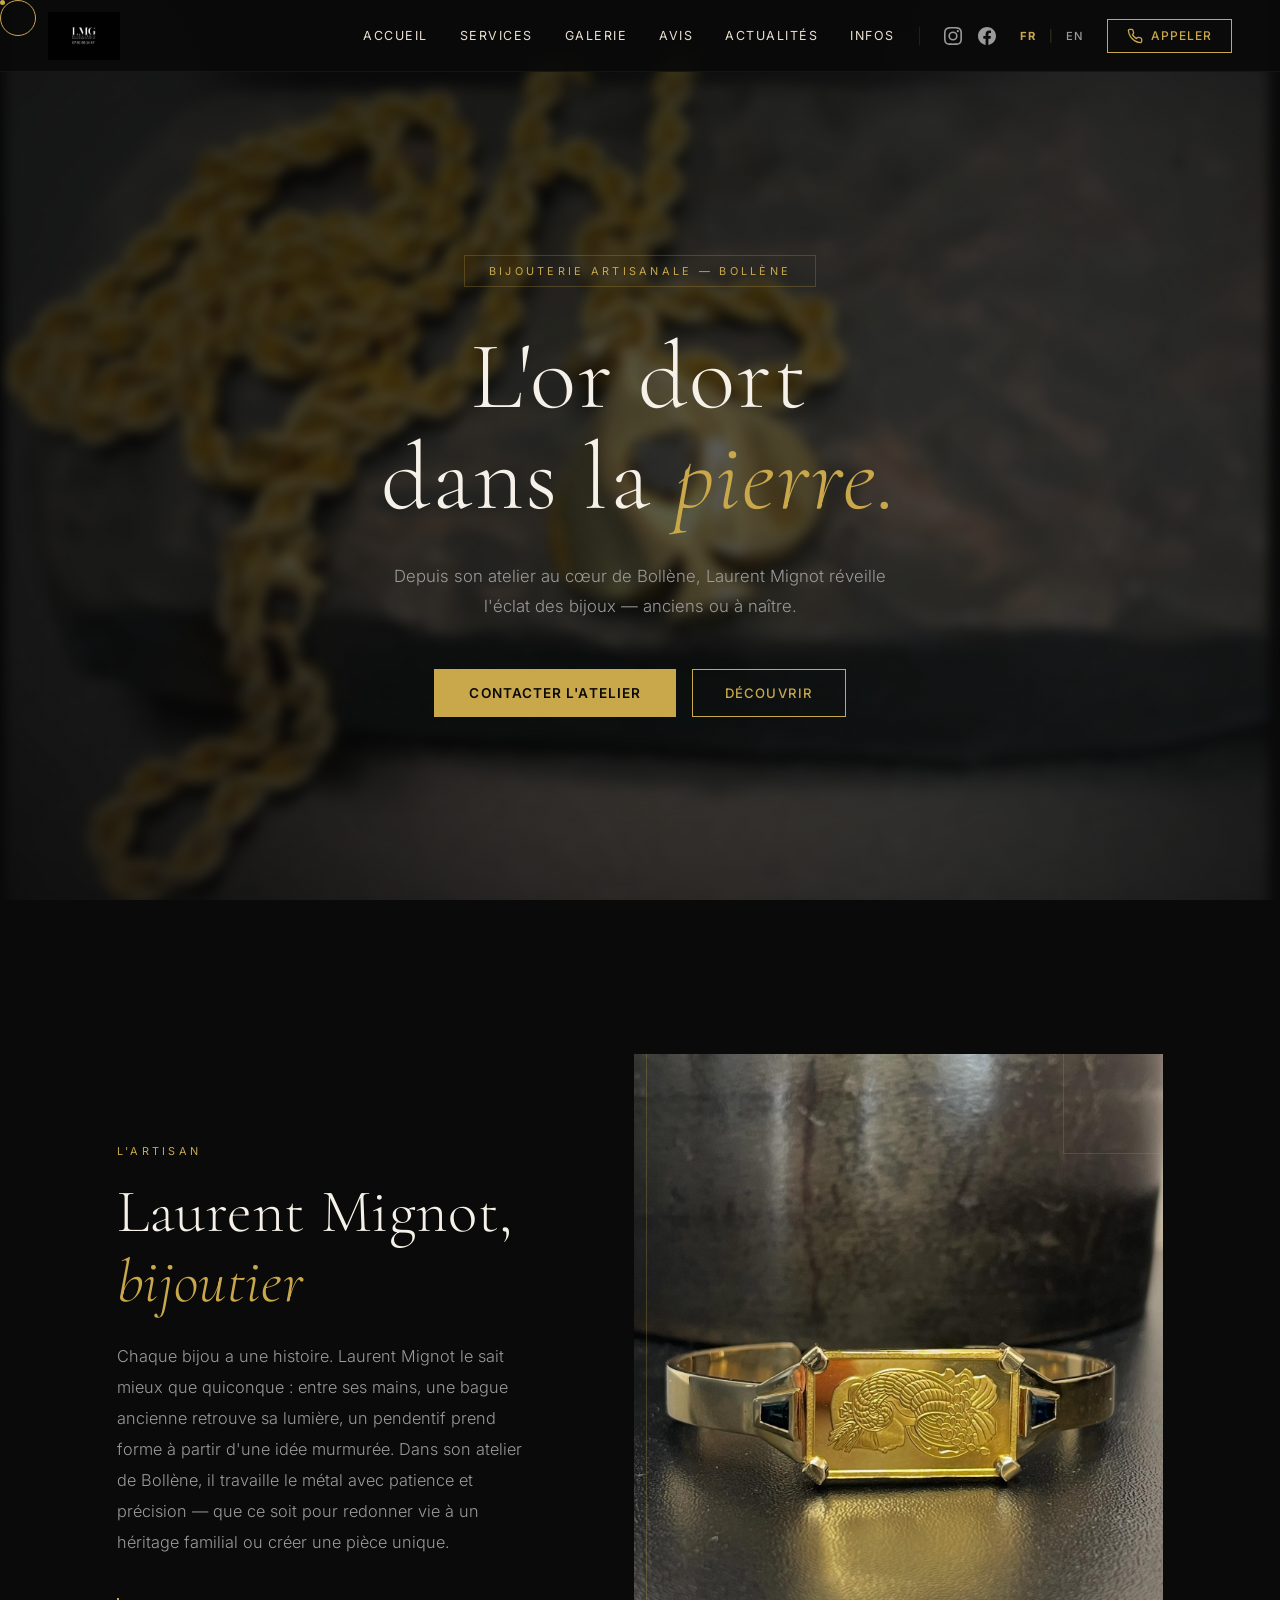
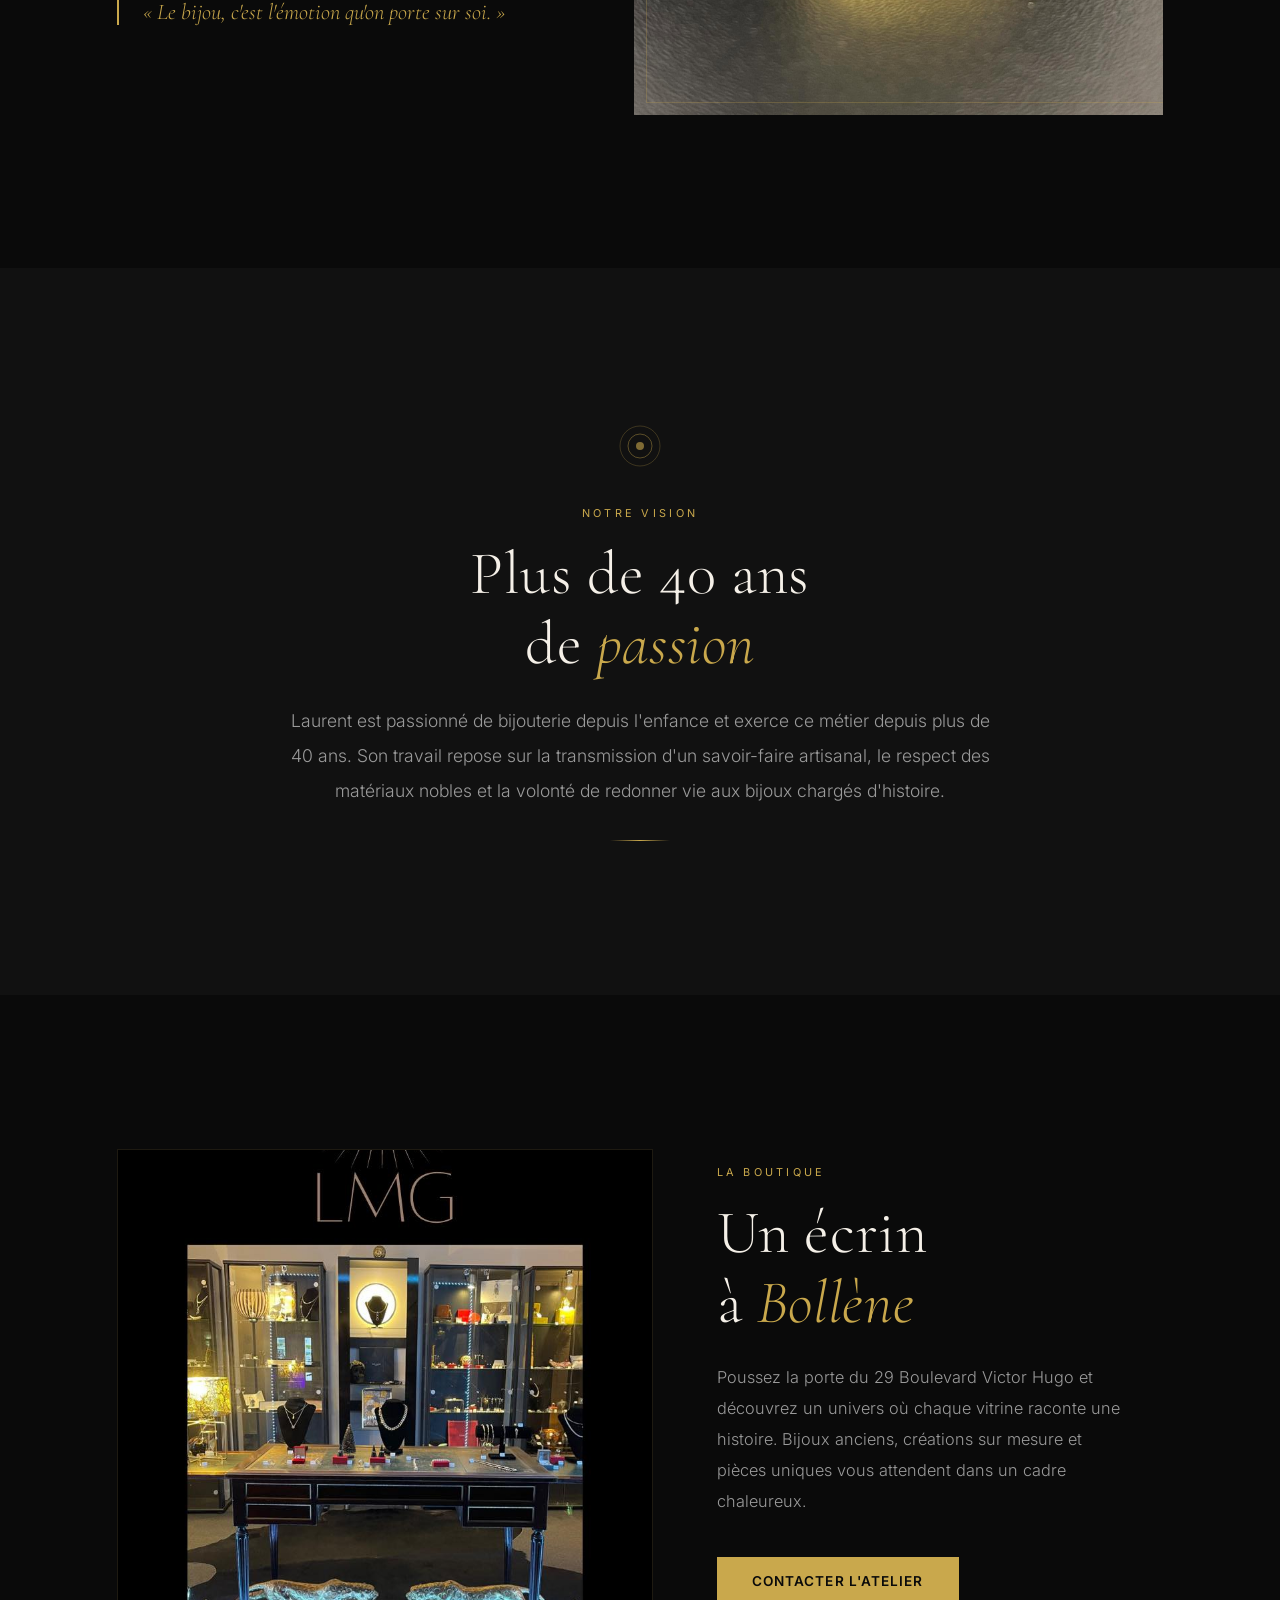
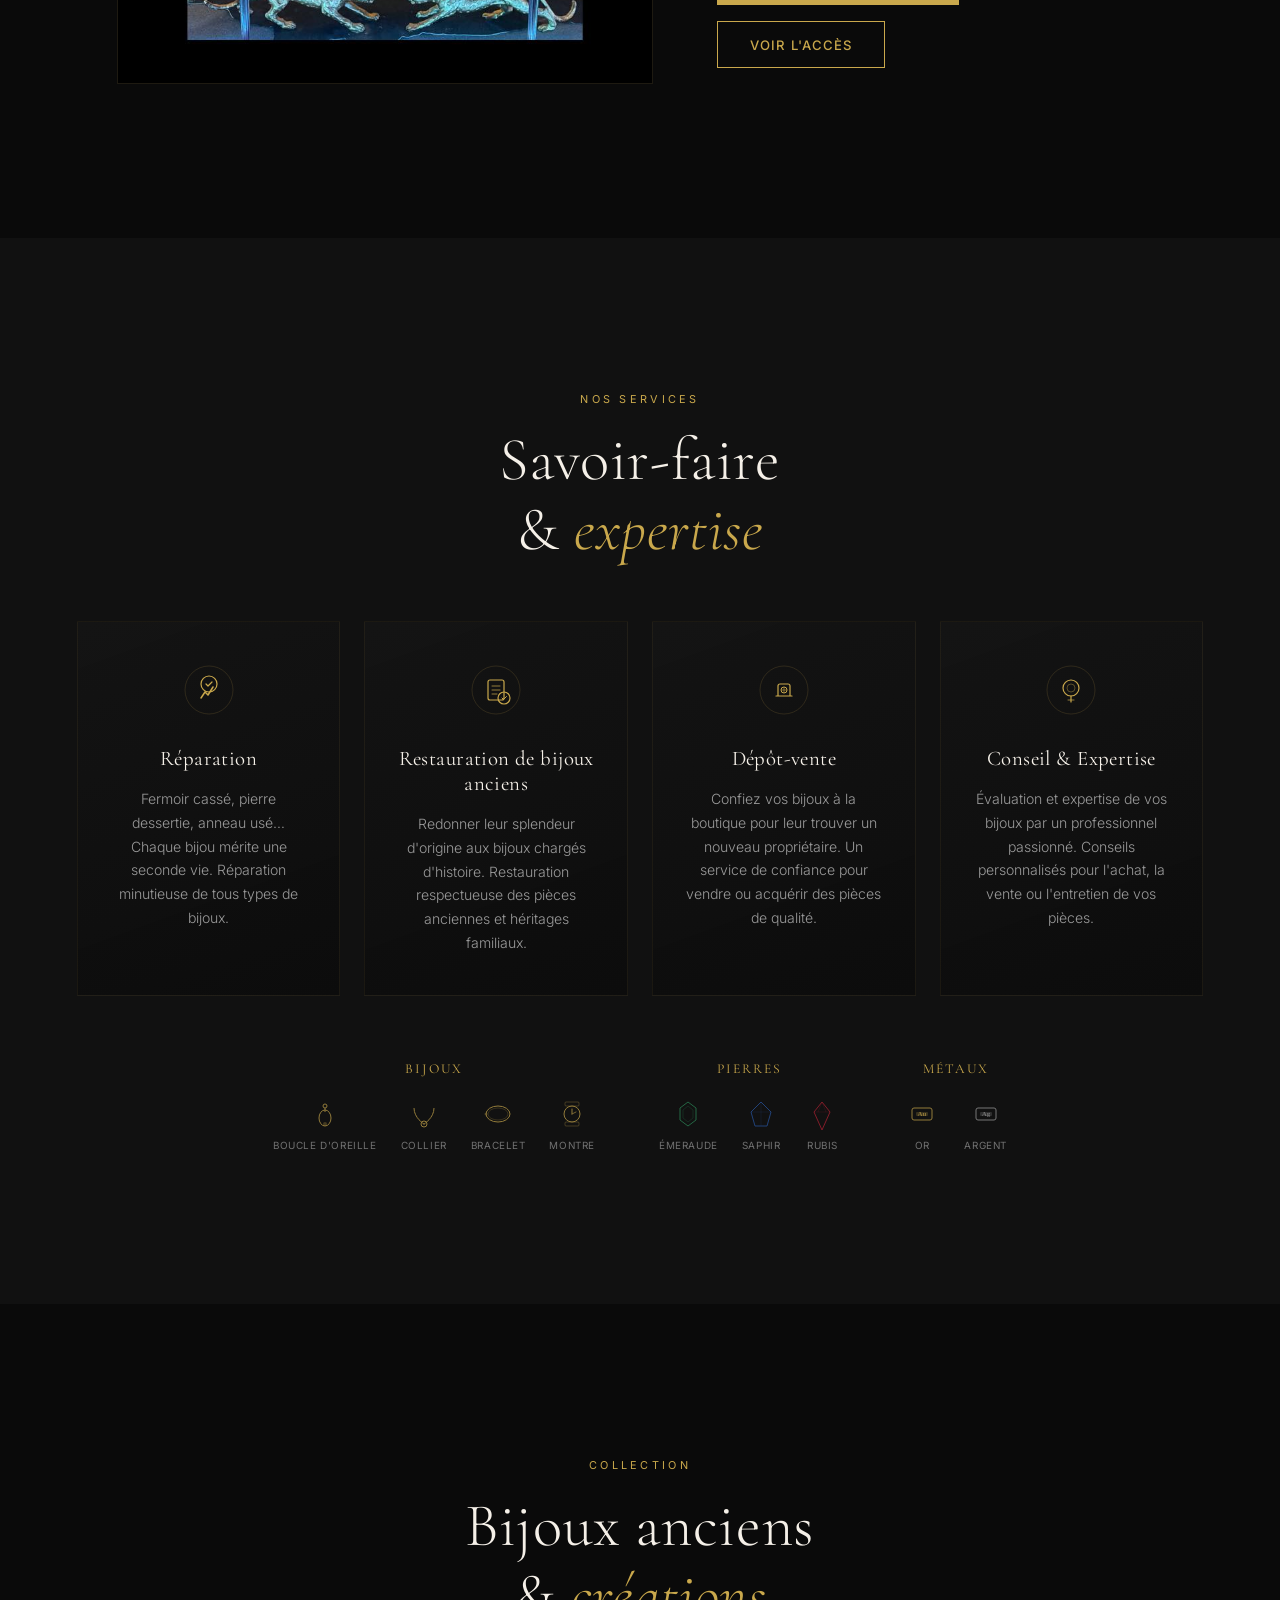
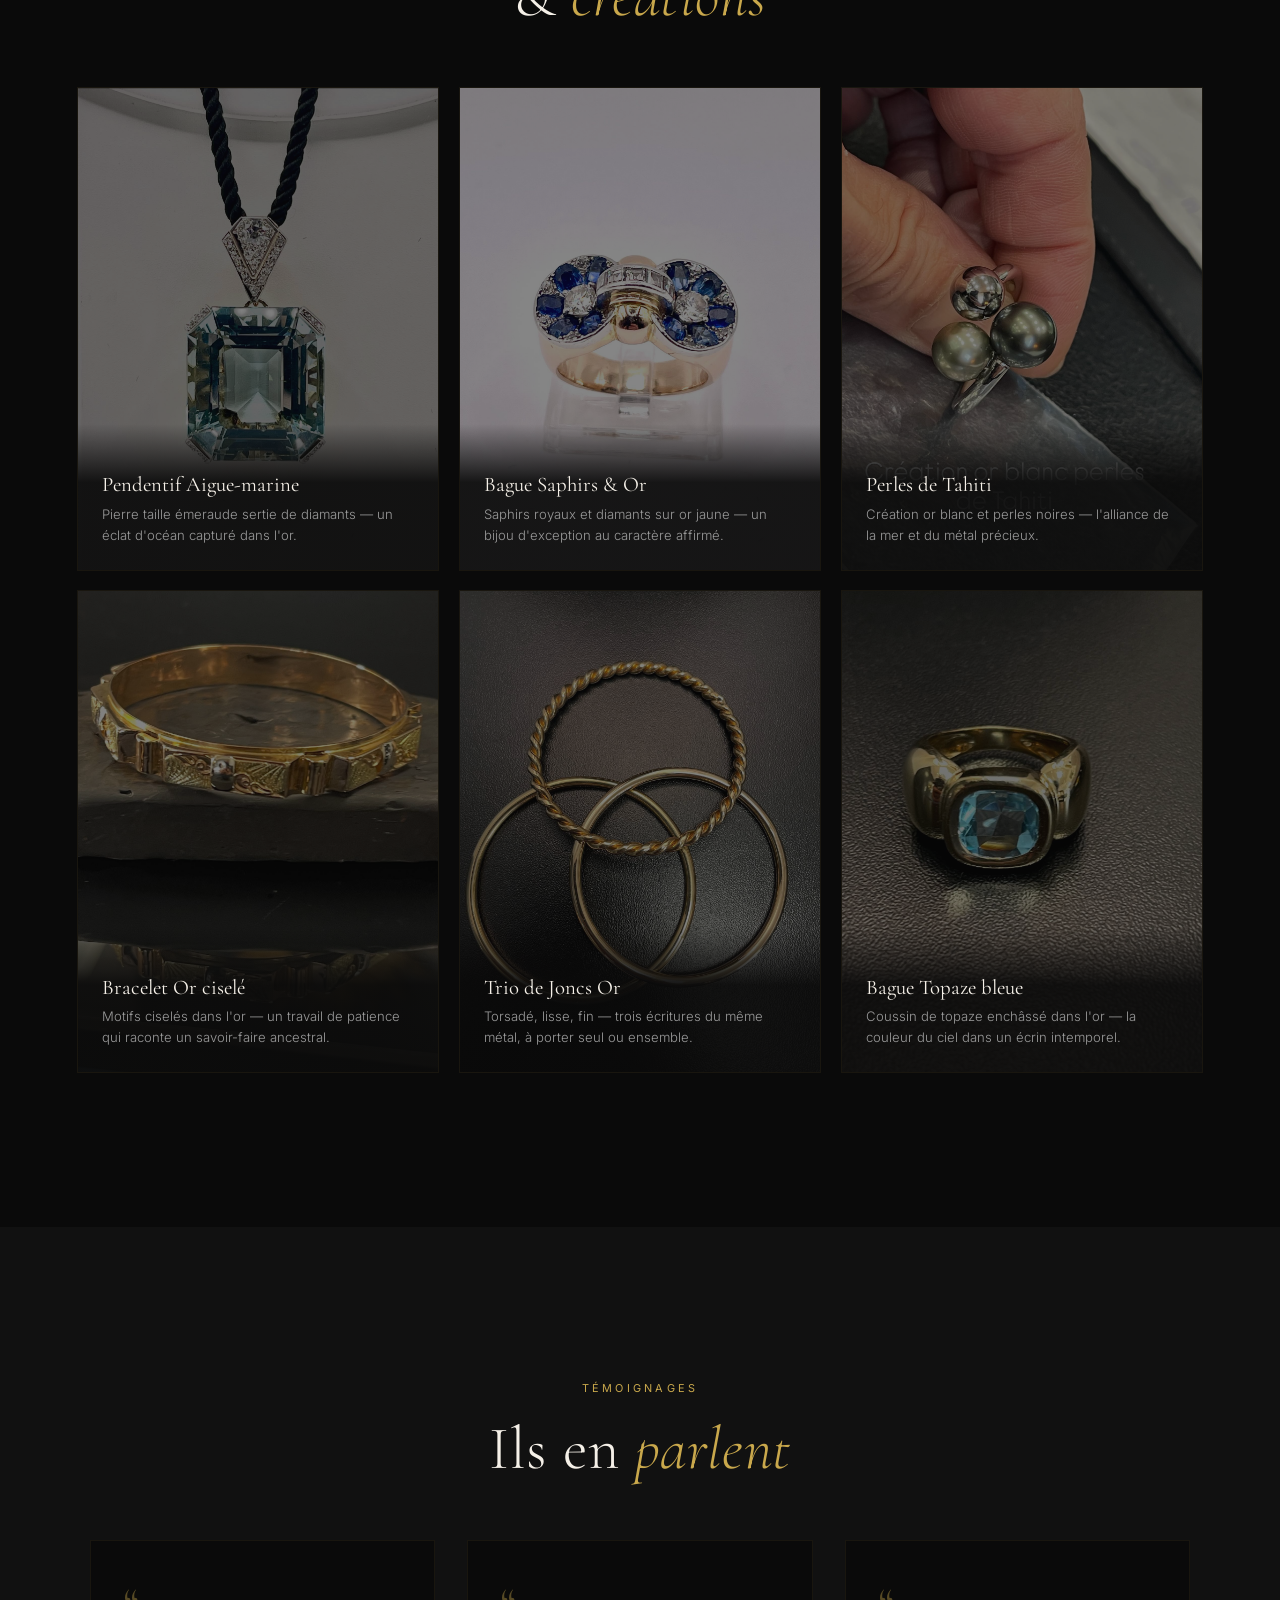
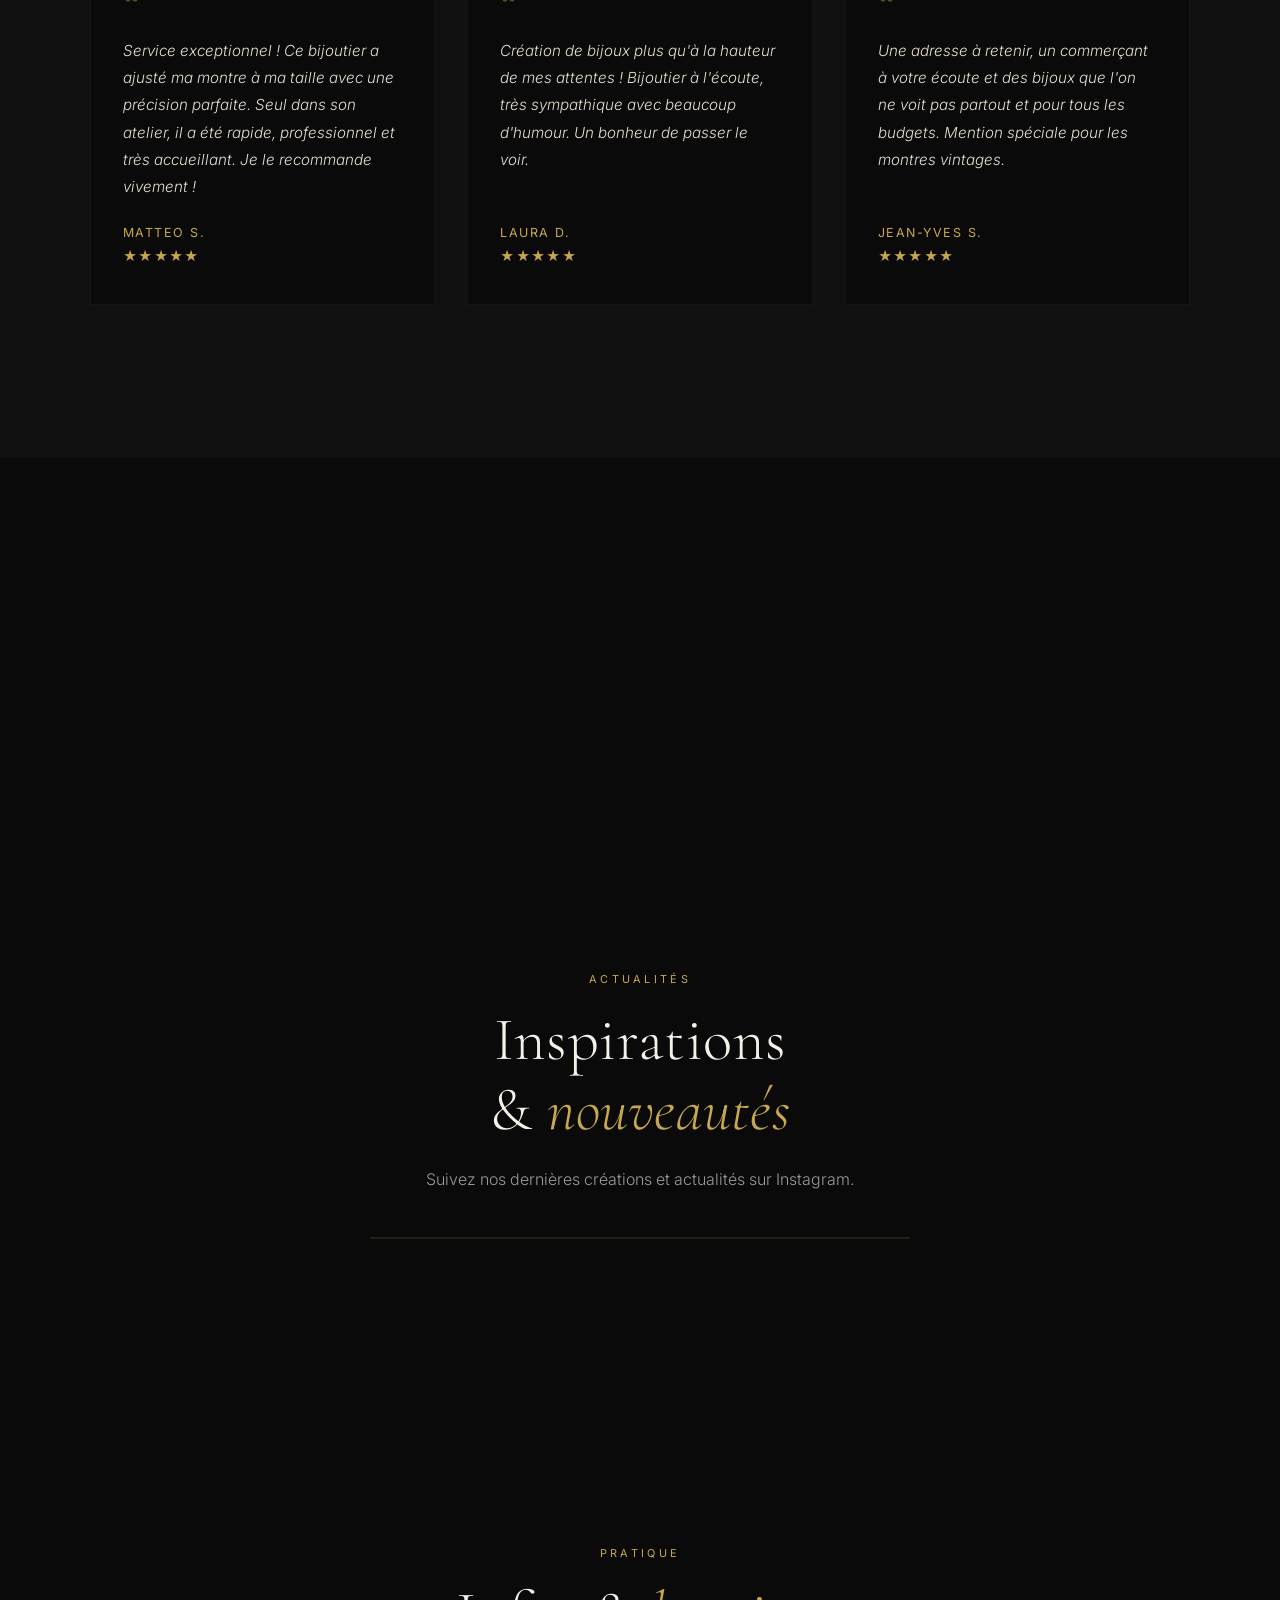
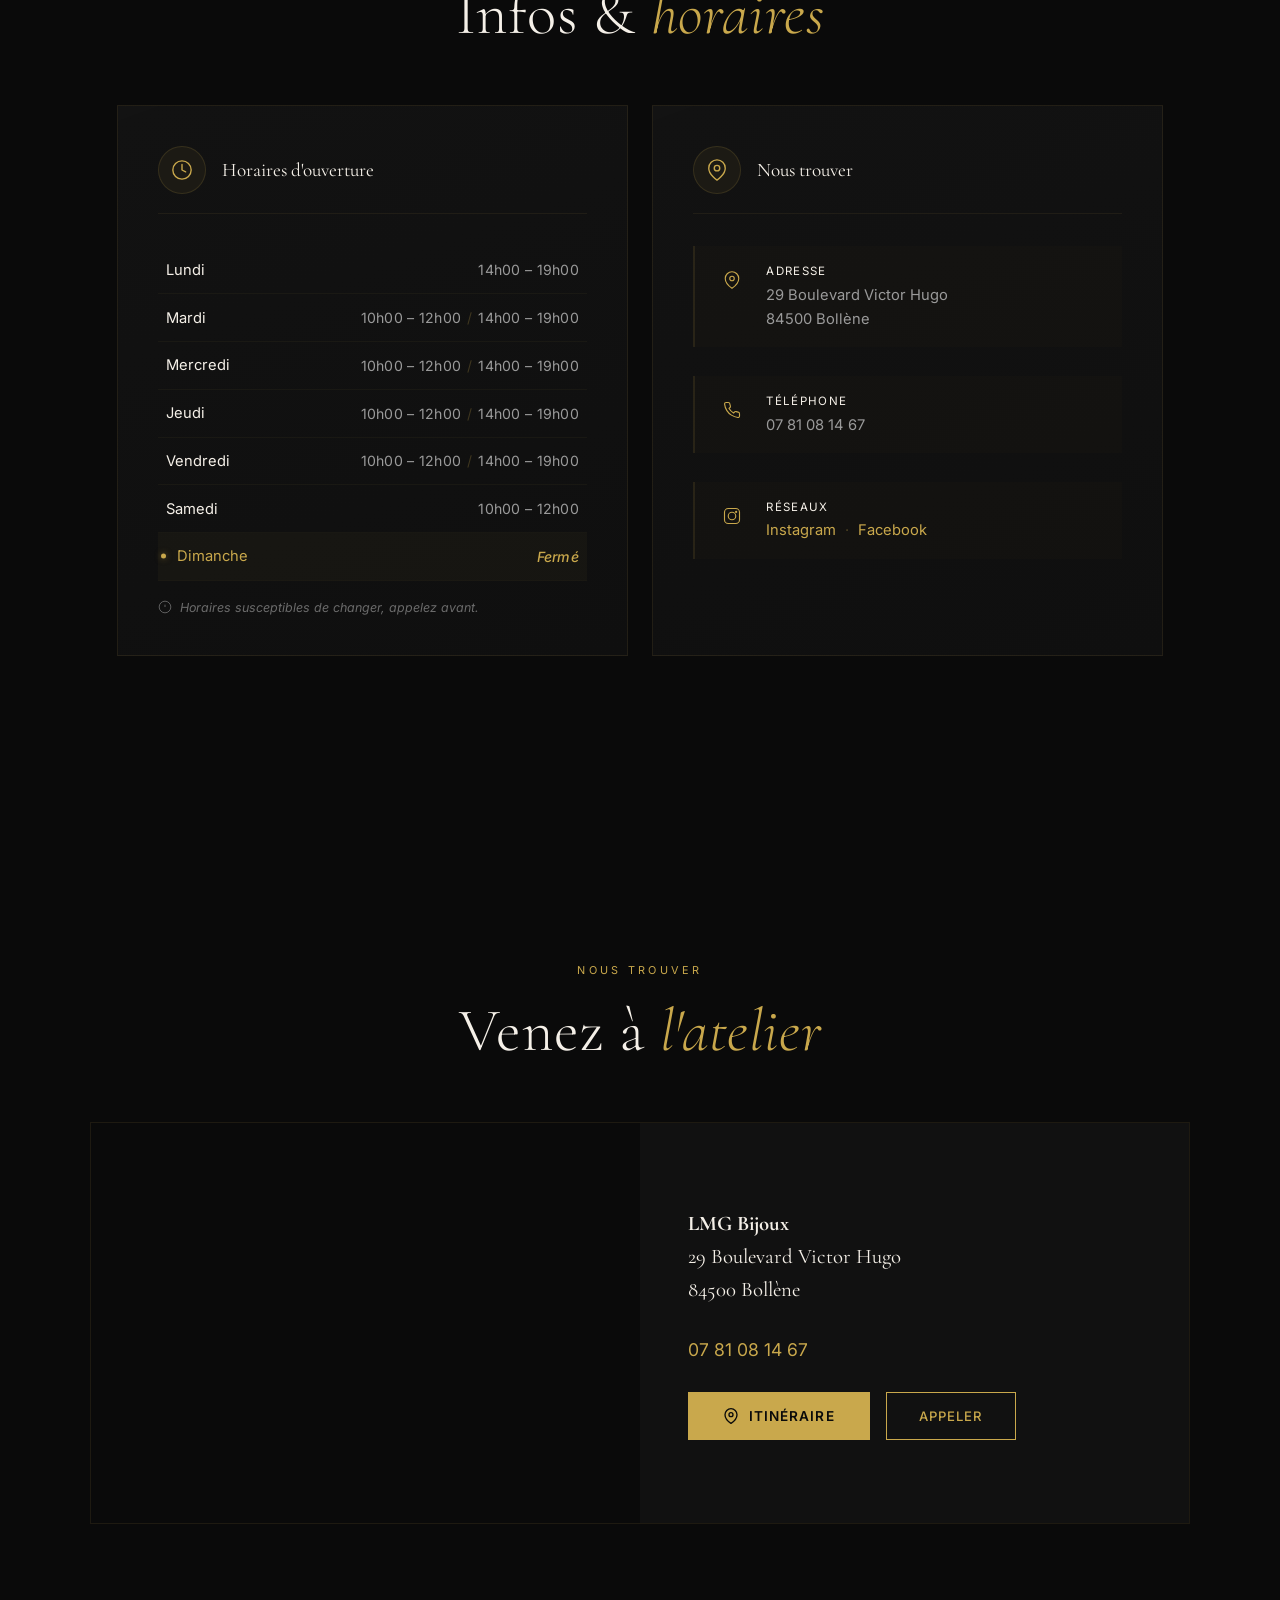
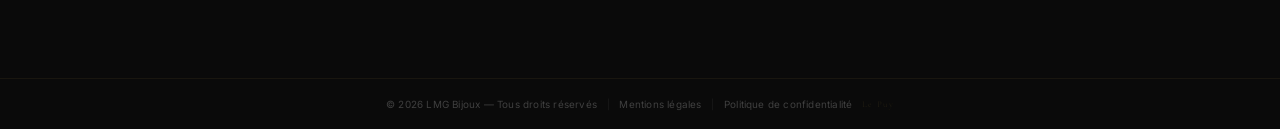
==== commit fad73d32: "Charger le widget Netlify Identity sur l'accueil (acceptation invitation → /admin)" ====
--- a/index.html
+++ b/index.html
@@ -708,6 +708,17 @@
     <p class="easter-popup__text">Ici, la pierre devient éclat.</p>
   </div>
 
+  <!-- Netlify Identity — capte le lien d'invitation / réinitialisation puis redirige vers /admin -->
+  <script src="https://identity.netlify.com/v1/netlify-identity-widget.js"></script>
+  <script>
+    if (window.netlifyIdentity) {
+      netlifyIdentity.on('init', function (user) {
+        if (!user) {
+          netlifyIdentity.on('login', function () { document.location.href = '/admin/'; });
+        }
+      });
+    }
+  </script>
   <script src="js/main.js"></script>
 </body>
 </html>
